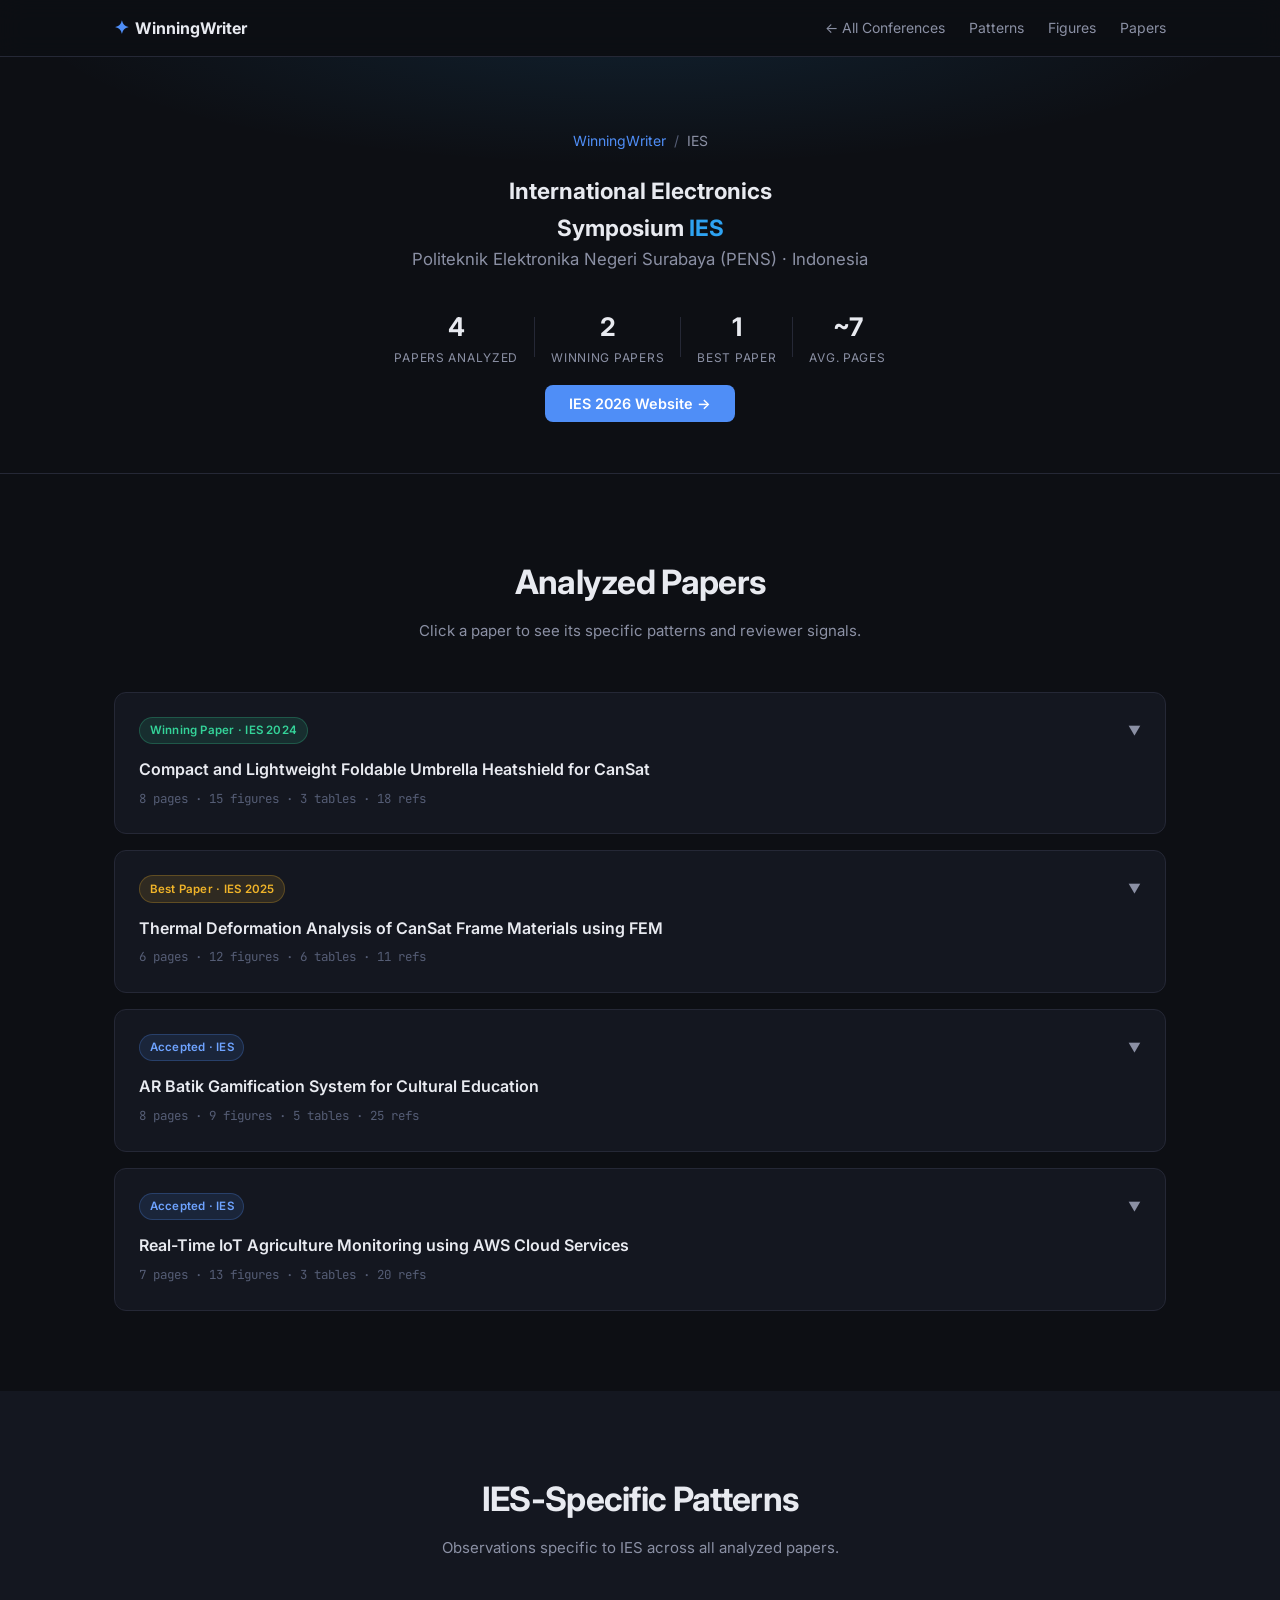
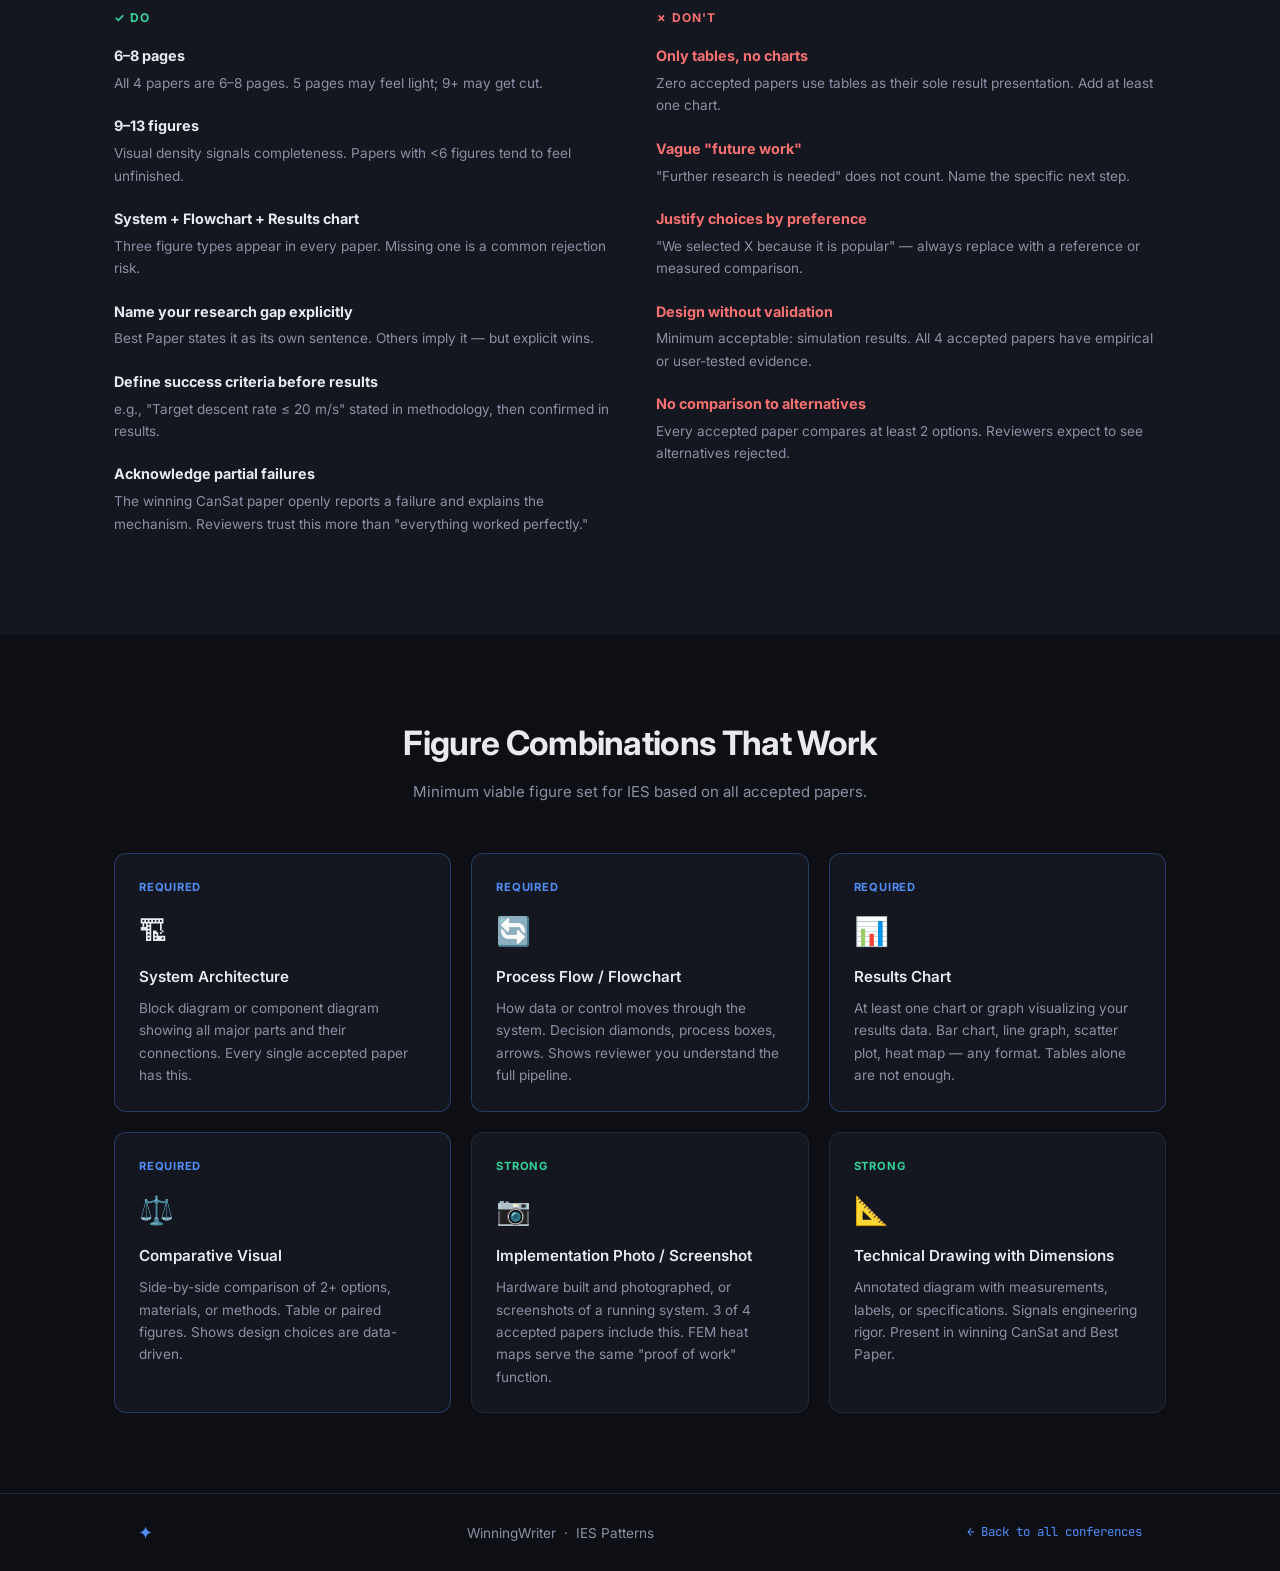
==== ies.html @ 2888cd67 "Initial WinningWriter site — IES patterns" ====
<!DOCTYPE html>
<html lang="en">
<head>
  <meta charset="UTF-8" />
  <meta name="viewport" content="width=device-width, initial-scale=1.0" />
  <title>IES — WinningWriter</title>
  <link rel="stylesheet" href="assets/style.css" />
  <link rel="preconnect" href="https://fonts.googleapis.com">
  <link href="https://fonts.googleapis.com/css2?family=Inter:wght@300;400;500;600;700&family=JetBrains+Mono:wght@400;500&display=swap" rel="stylesheet">
</head>
<body>

<nav class="navbar">
  <div class="nav-inner">
    <a href="index.html" class="nav-logo">
      <span class="logo-icon">✦</span> WinningWriter
    </a>
    <div class="nav-links">
      <a href="index.html#conferences">← All Conferences</a>
      <a href="#patterns">Patterns</a>
      <a href="#figures">Figures</a>
      <a href="#papers">Papers</a>
    </div>
  </div>
</nav>

<!-- ═══ HERO ═══ -->
<section class="conf-hero conf-hero-ies">
  <div class="hero-inner">
    <div class="conf-hero-meta">
      <a href="index.html" class="breadcrumb">WinningWriter</a>
      <span class="breadcrumb-sep">/</span>
      <span>IES</span>
    </div>
    <h1>International Electronics<br>Symposium <span class="accent-ies">IES</span></h1>
    <p class="hero-sub">Politeknik Elektronika Negeri Surabaya (PENS) · Indonesia</p>
    <div class="hero-stats">
      <div class="stat"><span class="stat-n">4</span><span class="stat-l">Papers Analyzed</span></div>
      <div class="stat-div"></div>
      <div class="stat"><span class="stat-n">2</span><span class="stat-l">Winning Papers</span></div>
      <div class="stat-div"></div>
      <div class="stat"><span class="stat-n">1</span><span class="stat-l">Best Paper</span></div>
      <div class="stat-div"></div>
      <div class="stat"><span class="stat-n">~7</span><span class="stat-l">Avg. Pages</span></div>
    </div>
    <div class="conf-links">
      <a href="https://ies.pens.ac.id/2026/" target="_blank" class="btn-primary">IES 2026 Website →</a>
    </div>
  </div>
</section>

<!-- ═══ PAPER GALLERY ═══ -->
<section class="section" id="papers">
  <div class="container">
    <div class="section-header">
      <h2>Analyzed Papers</h2>
      <p>Click a paper to see its specific patterns and reviewer signals.</p>
    </div>
    <div class="paper-grid">

      <div class="paper-card" onclick="togglePaper('p1')">
        <div class="paper-card-top">
          <span class="badge badge-green">Winning Paper · IES 2024</span>
          <span class="paper-toggle" id="p1-arrow">▼</span>
        </div>
        <h3>Compact and Lightweight Foldable Umbrella Heatshield for CanSat</h3>
        <div class="paper-meta">
          <span>8 pages</span> · <span>15 figures</span> · <span>3 tables</span> · <span>18 refs</span>
        </div>
        <div class="paper-details" id="p1">
          <div class="pd-section">
            <div class="pd-title">Why It Won</div>
            <ul>
              <li>Multi-function mechanism (heatshield does 3 jobs simultaneously) — signals engineering efficiency</li>
              <li>Actual test flight data from rocket launch — proves the concept at real scale</li>
              <li>Material selection through comparative analysis across 6 candidates, not gut feeling</li>
              <li>Acknowledges parachute failure + explains root cause (late inflation from blocked airflow)</li>
            </ul>
          </div>
          <div class="pd-section">
            <div class="pd-title">Figure Breakdown</div>
            <div class="fig-pills">
              <span class="fig-pill">Mission overview diagram</span>
              <span class="fig-pill">CAD renders (exploded views)</span>
              <span class="fig-pill">Leadscrew mechanism drawing</span>
              <span class="fig-pill">3D assembly renders</span>
              <span class="fig-pill">3-step deployment photos</span>
              <span class="fig-pill">Flight software flowchart</span>
              <span class="fig-pill">Altitude vs packet count graph</span>
              <span class="fig-pill">Tilt stability scatter plot</span>
              <span class="fig-pill">Actual launch photo</span>
            </div>
          </div>
          <div class="pd-section">
            <div class="pd-title">Results Method</div>
            <p>Comparison tables (density, durability, melt temp, cost) + line graphs of sensor telemetry + MAE stability metrics. Calculated vs. actual comparison.</p>
          </div>
        </div>
      </div>

      <div class="paper-card" onclick="togglePaper('p2')">
        <div class="paper-card-top">
          <span class="badge badge-gold">Best Paper · IES 2025</span>
          <span class="paper-toggle" id="p2-arrow">▼</span>
        </div>
        <h3>Thermal Deformation Analysis of CanSat Frame Materials using FEM</h3>
        <div class="paper-meta">
          <span>6 pages</span> · <span>12 figures</span> · <span>6 tables</span> · <span>11 refs</span>
        </div>
        <div class="paper-details" id="p2">
          <div class="pd-section">
            <div class="pd-title">Why It Won Best Paper</div>
            <ul>
              <li>Fills an <strong>explicitly named</strong> research gap ("comparative FEM at assembled system level — not studied before")</li>
              <li>FEM heat maps = visual proof more impactful than any table (color-coded stress distribution)</li>
              <li>Makes a real engineering trade-off recommendation (polycarbonate vs. composite), not just reporting data</li>
              <li>Rigorous FEM with mesh sensitivity analysis documented</li>
              <li>Future work explicitly planned: thermal chamber testing to confirm simulation</li>
            </ul>
          </div>
          <div class="pd-section">
            <div class="pd-title">Figure Breakdown</div>
            <div class="fig-pills">
              <span class="fig-pill">Chemical structure diagrams</span>
              <span class="fig-pill">CanSat cross-section with zones</span>
              <span class="fig-pill">FEM mesh visualization</span>
              <span class="fig-pill">Boundary condition diagram</span>
              <span class="fig-pill highlight-pill">Deformation heat maps ×3</span>
              <span class="fig-pill highlight-pill">Von-Mises stress maps ×3</span>
              <span class="fig-pill">Technical drawings with dimensions</span>
            </div>
          </div>
          <div class="pd-section">
            <div class="pd-title">Results Method</div>
            <p>FEM color visualization (false-color scale, red=high/blue=low) + comparative table (3 materials × 2 metrics). Clear winner per criterion, not single winner overall.</p>
          </div>
        </div>
      </div>

      <div class="paper-card" onclick="togglePaper('p3')">
        <div class="paper-card-top">
          <span class="badge badge-blue">Accepted · IES</span>
          <span class="paper-toggle" id="p3-arrow">▼</span>
        </div>
        <h3>AR Batik Gamification System for Cultural Education</h3>
        <div class="paper-meta">
          <span>8 pages</span> · <span>9 figures</span> · <span>5 tables</span> · <span>25 refs</span>
        </div>
        <div class="paper-details" id="p3">
          <div class="pd-section">
            <div class="pd-title">Reviewer Signals</div>
            <ul>
              <li>Opens with quantified cultural decline (2024 survey: only 29.6% adolescents wear Batik)</li>
              <li>Usability testing with 7 real users, full response matrix shown (7×10 grid, nothing hidden)</li>
              <li>82.86% success rate explicitly compared against 75% standard threshold</li>
              <li>Each gamification element tied to learning psychology literature</li>
              <li>25 references — deepest literature coverage of the 4 papers</li>
            </ul>
          </div>
          <div class="pd-section">
            <div class="pd-title">Figure Breakdown</div>
            <div class="fig-pills">
              <span class="fig-pill">6-stage methodology flowchart</span>
              <span class="fig-pill">IPO architecture diagram</span>
              <span class="fig-pill">UI: Batik selection menu</span>
              <span class="fig-pill">UI: AR scan interface</span>
              <span class="fig-pill">UI: AR drawing challenge</span>
              <span class="fig-pill">UI: Result with star rating</span>
              <span class="fig-pill">UI: Leaderboard</span>
              <span class="fig-pill">UI: User profile + achievements</span>
            </div>
          </div>
          <div class="pd-section">
            <div class="pd-title">Results Method</div>
            <p>Full 7×10 respondent response matrix (1 / 0.5 / 0 scale) + step-by-step formula calculation + threshold comparison. Transparent, nothing cherry-picked.</p>
          </div>
        </div>
      </div>

      <div class="paper-card" onclick="togglePaper('p4')">
        <div class="paper-card-top">
          <span class="badge badge-blue">Accepted · IES</span>
          <span class="paper-toggle" id="p4-arrow">▼</span>
        </div>
        <h3>Real-Time IoT Agriculture Monitoring using AWS Cloud Services</h3>
        <div class="paper-meta">
          <span>7 pages</span> · <span>13 figures</span> · <span>3 tables</span> · <span>20 refs</span>
        </div>
        <div class="paper-details" id="p4">
          <div class="pd-section">
            <div class="pd-title">Reviewer Signals</div>
            <ul>
              <li>Opens with BPS agricultural statistics (harvest area, production volume) — real national data</li>
              <li>Architecture bottom-up: sensor → protocol → cloud services → visualization</li>
              <li>Each AWS service explained with its specific role (not just "we used AWS")</li>
              <li>Sequential implementation screenshots: 9 steps from device registration to live dashboard</li>
              <li>MQTT client test results screenshot = proof of working connection</li>
            </ul>
          </div>
          <div class="pd-section">
            <div class="pd-title">Figure Breakdown</div>
            <div class="fig-pills">
              <span class="fig-pill">System design block diagram</span>
              <span class="fig-pill">Data flow flowchart</span>
              <span class="fig-pill">AWS IoT ecosystem diagram</span>
              <span class="fig-pill">SNS service diagram</span>
              <span class="fig-pill highlight-pill">9 implementation screenshots</span>
              <span class="fig-pill highlight-pill">Live dashboard with charts</span>
              <span class="fig-pill">Hardware prototype photo</span>
            </div>
          </div>
          <div class="pd-section">
            <div class="pd-title">Results Method</div>
            <p>Implementation narrative with sequential screenshots as validation evidence. Final dashboard shows multiple chart types (area, pie, gauge). Each step validated before moving to next.</p>
          </div>
        </div>
      </div>

    </div>
  </div>
</section>

<!-- ═══ IES-SPECIFIC PATTERNS ═══ -->
<section class="section section-dark" id="patterns">
  <div class="container">
    <div class="section-header light">
      <h2>IES-Specific Patterns</h2>
      <p>Observations specific to IES across all analyzed papers.</p>
    </div>
    <div class="pattern-cols">
      <div class="pattern-col">
        <div class="pattern-col-title green-title">✓ DO</div>
        <div class="pattern-item">
          <strong>6–8 pages</strong>
          <p>All 4 papers are 6–8 pages. 5 pages may feel light; 9+ may get cut.</p>
        </div>
        <div class="pattern-item">
          <strong>9–13 figures</strong>
          <p>Visual density signals completeness. Papers with &lt;6 figures tend to feel unfinished.</p>
        </div>
        <div class="pattern-item">
          <strong>System + Flowchart + Results chart</strong>
          <p>Three figure types appear in every paper. Missing one is a common rejection risk.</p>
        </div>
        <div class="pattern-item">
          <strong>Name your research gap explicitly</strong>
          <p>Best Paper states it as its own sentence. Others imply it — but explicit wins.</p>
        </div>
        <div class="pattern-item">
          <strong>Define success criteria before results</strong>
          <p>e.g., "Target descent rate ≤ 20 m/s" stated in methodology, then confirmed in results.</p>
        </div>
        <div class="pattern-item">
          <strong>Acknowledge partial failures</strong>
          <p>The winning CanSat paper openly reports a failure and explains the mechanism. Reviewers trust this more than "everything worked perfectly."</p>
        </div>
      </div>
      <div class="pattern-col">
        <div class="pattern-col-title red-title">✗ DON'T</div>
        <div class="pattern-item warn-item">
          <strong>Only tables, no charts</strong>
          <p>Zero accepted papers use tables as their sole result presentation. Add at least one chart.</p>
        </div>
        <div class="pattern-item warn-item">
          <strong>Vague "future work"</strong>
          <p>"Further research is needed" does not count. Name the specific next step.</p>
        </div>
        <div class="pattern-item warn-item">
          <strong>Justify choices by preference</strong>
          <p>"We selected X because it is popular" — always replace with a reference or measured comparison.</p>
        </div>
        <div class="pattern-item warn-item">
          <strong>Design without validation</strong>
          <p>Minimum acceptable: simulation results. All 4 accepted papers have empirical or user-tested evidence.</p>
        </div>
        <div class="pattern-item warn-item">
          <strong>No comparison to alternatives</strong>
          <p>Every accepted paper compares at least 2 options. Reviewers expect to see alternatives rejected.</p>
        </div>
      </div>
    </div>
  </div>
</section>

<!-- ═══ FIGURE DETAIL ═══ -->
<section class="section" id="figures">
  <div class="container">
    <div class="section-header">
      <h2>Figure Combinations That Work</h2>
      <p>Minimum viable figure set for IES based on all accepted papers.</p>
    </div>
    <div class="fig-combo-grid">
      <div class="fig-combo-card required">
        <div class="fc-label">Required</div>
        <div class="fc-icon">🏗</div>
        <h4>System Architecture</h4>
        <p>Block diagram or component diagram showing all major parts and their connections. Every single accepted paper has this.</p>
      </div>
      <div class="fig-combo-card required">
        <div class="fc-label">Required</div>
        <div class="fc-icon">🔄</div>
        <h4>Process Flow / Flowchart</h4>
        <p>How data or control moves through the system. Decision diamonds, process boxes, arrows. Shows reviewer you understand the full pipeline.</p>
      </div>
      <div class="fig-combo-card required">
        <div class="fc-label">Required</div>
        <div class="fc-icon">📊</div>
        <h4>Results Chart</h4>
        <p>At least one chart or graph visualizing your results data. Bar chart, line graph, scatter plot, heat map — any format. Tables alone are not enough.</p>
      </div>
      <div class="fig-combo-card required">
        <div class="fc-label">Required</div>
        <div class="fc-icon">⚖️</div>
        <h4>Comparative Visual</h4>
        <p>Side-by-side comparison of 2+ options, materials, or methods. Table or paired figures. Shows design choices are data-driven.</p>
      </div>
      <div class="fig-combo-card strong">
        <div class="fc-label">Strong</div>
        <div class="fc-icon">📷</div>
        <h4>Implementation Photo / Screenshot</h4>
        <p>Hardware built and photographed, or screenshots of a running system. 3 of 4 accepted papers include this. FEM heat maps serve the same "proof of work" function.</p>
      </div>
      <div class="fig-combo-card strong">
        <div class="fc-label">Strong</div>
        <div class="fc-icon">📐</div>
        <h4>Technical Drawing with Dimensions</h4>
        <p>Annotated diagram with measurements, labels, or specifications. Signals engineering rigor. Present in winning CanSat and Best Paper.</p>
      </div>
    </div>
  </div>
</section>

<footer class="footer">
  <div class="container">
    <div class="footer-inner">
      <span class="logo-icon">✦</span> WinningWriter &nbsp;·&nbsp; IES Patterns
      <span class="footer-right"><a href="index.html">← Back to all conferences</a></span>
    </div>
  </div>
</footer>

<script src="assets/app.js"></script>
</body>
</html>
---- assets/style.css ----
/* ═══════════════════════════════════════════════════════════
   WinningWriter — Stylesheet
   ═══════════════════════════════════════════════════════════ */

:root {
  --bg: #0d0f14;
  --bg-2: #141720;
  --bg-3: #1c2030;
  --border: #252836;
  --border-2: #2e3348;
  --text: #e8eaf0;
  --muted: #8b90a4;
  --muted-2: #555d75;
  --accent: #4f8ef7;
  --accent-2: #6ea3ff;
  --gold: #f0b429;
  --green: #34d399;
  --red: #f87171;
  --font: 'Inter', -apple-system, sans-serif;
  --mono: 'JetBrains Mono', monospace;
}

*, *::before, *::after { box-sizing: border-box; margin: 0; padding: 0; }

html { scroll-behavior: smooth; }

body {
  font-family: var(--font);
  background: var(--bg);
  color: var(--text);
  line-height: 1.65;
  font-size: 15px;
}

a { color: var(--accent); text-decoration: none; }
a:hover { color: var(--accent-2); }

/* ─── NAV ─── */
.navbar {
  position: sticky; top: 0; z-index: 100;
  background: rgba(13, 15, 20, 0.92);
  backdrop-filter: blur(12px);
  border-bottom: 1px solid var(--border);
}
.nav-inner {
  max-width: 1100px; margin: 0 auto;
  padding: 0 1.5rem;
  display: flex; align-items: center; justify-content: space-between;
  height: 56px;
}
.nav-logo {
  font-weight: 700; font-size: 1rem;
  color: var(--text) !important;
  display: flex; align-items: center; gap: 0.4rem;
}
.logo-icon { color: var(--accent); font-size: 1.1rem; }
.nav-links { display: flex; gap: 1.5rem; }
.nav-links a { color: var(--muted); font-size: 0.875rem; transition: color 0.2s; }
.nav-links a:hover { color: var(--text); }

/* ─── CONTAINER ─── */
.container { max-width: 1100px; margin: 0 auto; padding: 0 1.5rem; }

/* ─── HERO ─── */
.hero {
  padding: 5rem 1.5rem 4rem;
  text-align: center;
  background: radial-gradient(ellipse 80% 60% at 50% -10%, rgba(79,142,247,0.12) 0%, transparent 60%);
}
.hero-inner { max-width: 800px; margin: 0 auto; }
.hero-badge {
  display: inline-block;
  background: rgba(79,142,247,0.12);
  border: 1px solid rgba(79,142,247,0.25);
  color: var(--accent-2);
  padding: 0.35rem 1rem;
  border-radius: 999px;
  font-size: 0.8rem;
  font-weight: 500;
  margin-bottom: 1.5rem;
  letter-spacing: 0.02em;
}
.hero h1 {
  font-size: clamp(2rem, 5vw, 3.2rem);
  font-weight: 700;
  line-height: 1.15;
  margin-bottom: 1.25rem;
  letter-spacing: -0.02em;
}
.accent { color: var(--accent); }
.accent-ies { color: #2ea3f2; }
.hero-sub { color: var(--muted); font-size: 1.05rem; max-width: 560px; margin: 0 auto 2rem; }
.hero-actions { display: flex; gap: 0.75rem; justify-content: center; margin-bottom: 3rem; flex-wrap: wrap; }
.btn-primary {
  background: var(--accent); color: #fff !important;
  padding: 0.65rem 1.5rem; border-radius: 8px;
  font-weight: 600; font-size: 0.9rem;
  transition: background 0.2s, transform 0.15s;
}
.btn-primary:hover { background: var(--accent-2); transform: translateY(-1px); }
.btn-secondary {
  background: var(--bg-3); color: var(--text) !important;
  border: 1px solid var(--border-2);
  padding: 0.65rem 1.5rem; border-radius: 8px;
  font-weight: 600; font-size: 0.9rem;
  transition: background 0.2s;
}
.btn-secondary:hover { background: var(--border); }

/* ─── STATS ─── */
.hero-stats {
  display: flex; gap: 1rem; justify-content: center;
  flex-wrap: wrap; margin-top: 1rem;
}
.stat { text-align: center; }
.stat-n { display: block; font-size: 1.6rem; font-weight: 700; color: var(--text); }
.stat-l { display: block; font-size: 0.75rem; color: var(--muted); text-transform: uppercase; letter-spacing: 0.06em; }
.stat-div { width: 1px; background: var(--border); height: 40px; align-self: center; }

/* ─── SECTION ─── */
.section { padding: 5rem 0; }
.section-dark { background: var(--bg-2); }
.section-header { text-align: center; margin-bottom: 3rem; }
.section-header h2 {
  font-size: clamp(1.5rem, 3vw, 2.1rem);
  font-weight: 700; margin-bottom: 0.6rem;
  letter-spacing: -0.02em;
}
.section-header p { color: var(--muted); }
.section-header.light h2 { color: var(--text); }
.section-header.light p { color: var(--muted); }

/* ─── CONFERENCE GRID ─── */
.conf-grid { display: grid; grid-template-columns: repeat(auto-fill, minmax(300px, 1fr)); gap: 1.25rem; }
.conf-card {
  background: var(--bg-2); border: 1px solid var(--border);
  border-radius: 12px; padding: 1.75rem;
  display: flex; flex-direction: column; gap: 1rem;
  cursor: pointer; transition: border-color 0.2s, transform 0.15s, box-shadow 0.2s;
  text-decoration: none !important; color: var(--text) !important;
  position: relative;
}
.conf-card:hover { border-color: var(--accent); transform: translateY(-2px); box-shadow: 0 8px 24px rgba(0,0,0,0.3); }
.conf-placeholder { cursor: default; opacity: 0.5; }
.conf-placeholder:hover { transform: none; border-color: var(--border); box-shadow: none; }
.conf-tag {
  position: absolute; top: 1rem; right: 1rem;
  font-size: 0.7rem; color: var(--muted); background: var(--bg-3);
  padding: 0.2rem 0.6rem; border-radius: 999px;
}
.conf-abbr {
  font-size: 2.5rem; font-weight: 800;
  color: var(--accent); font-family: var(--mono);
  letter-spacing: -0.05em;
}
.conf-info h3 { font-size: 1rem; font-weight: 600; margin-bottom: 0.3rem; }
.conf-info p { font-size: 0.85rem; color: var(--muted); margin-bottom: 0.75rem; }
.conf-meta { display: flex; gap: 0.5rem; flex-wrap: wrap; }
.conf-arrow { font-size: 1.2rem; color: var(--muted); margin-top: auto; }

/* ─── BADGES ─── */
.badge {
  display: inline-block;
  padding: 0.2rem 0.6rem; border-radius: 999px;
  font-size: 0.72rem; font-weight: 600; letter-spacing: 0.02em;
}
.badge-green { background: rgba(52,211,153,0.12); color: var(--green); border: 1px solid rgba(52,211,153,0.25); }
.badge-gold { background: rgba(240,180,41,0.12); color: var(--gold); border: 1px solid rgba(240,180,41,0.25); }
.badge-blue { background: rgba(79,142,247,0.12); color: var(--accent-2); border: 1px solid rgba(79,142,247,0.25); }
.badge-red-chip { background: rgba(248,113,113,0.12); color: var(--red); border: 1px solid rgba(248,113,113,0.25);
  display: inline-block; padding: 0.15rem 0.55rem; border-radius: 999px; font-size: 0.72rem; font-weight: 600; }

/* ─── FORMULA GRID ─── */
.formula-grid { display: grid; grid-template-columns: repeat(auto-fill, minmax(240px, 1fr)); gap: 1.25rem; }
.formula-item {
  background: var(--bg-3); border: 1px solid var(--border);
  border-radius: 10px; padding: 1.5rem;
}
.formula-num {
  font-family: var(--mono); font-size: 0.75rem;
  color: var(--accent); font-weight: 600;
  margin-bottom: 0.5rem; letter-spacing: 0.05em;
}
.formula-item h4 { font-size: 0.95rem; font-weight: 600; margin-bottom: 0.5rem; }
.formula-item p { font-size: 0.85rem; color: var(--muted); }
.example-chip {
  display: inline-block; margin-top: 0.6rem;
  background: rgba(79,142,247,0.08); border: 1px solid rgba(79,142,247,0.2);
  color: var(--muted); font-size: 0.72rem; padding: 0.2rem 0.55rem; border-radius: 6px;
  font-family: var(--mono);
}

/* ─── FIGURE TABLE ─── */
.fig-table-wrap { overflow-x: auto; margin-bottom: 1.5rem; }
.fig-table { width: 100%; border-collapse: collapse; font-size: 0.875rem; }
.fig-table th {
  background: var(--bg-2); padding: 0.75rem 1rem;
  text-align: left; font-weight: 600; color: var(--muted);
  border-bottom: 1px solid var(--border);
  font-size: 0.8rem; text-transform: uppercase; letter-spacing: 0.05em;
}
.fig-table td { padding: 0.65rem 1rem; border-bottom: 1px solid var(--border); }
.fig-table tr:hover td { background: var(--bg-2); }
.fig-table .yes { color: var(--green); font-weight: 600; text-align: center; }
.fig-table .no { color: var(--muted-2); text-align: center; }
.row-note td { font-size: 0.78rem; color: var(--muted-2); background: var(--bg-2) !important; border-top: 1px solid var(--border); }

.insight-box {
  background: rgba(79,142,247,0.07);
  border: 1px solid rgba(79,142,247,0.2);
  border-radius: 10px; padding: 1.25rem 1.5rem;
  display: flex; gap: 1rem; align-items: flex-start;
}
.insight-icon { font-size: 1.3rem; flex-shrink: 0; }
.insight-box strong { color: var(--accent-2); }

/* ─── CHECKLIST ─── */
.checklist-wrap { max-width: 760px; margin: 0 auto; }
.checklist-group { margin-bottom: 2rem; }
.checklist-group-title {
  font-size: 0.75rem; font-weight: 700;
  text-transform: uppercase; letter-spacing: 0.08em;
  color: var(--muted); margin-bottom: 0.75rem;
  padding-bottom: 0.5rem; border-bottom: 1px solid var(--border);
}
.check-item {
  display: flex; align-items: flex-start; gap: 0.75rem;
  padding: 0.6rem 0.75rem; border-radius: 8px;
  cursor: pointer; transition: background 0.15s;
  font-size: 0.875rem; color: var(--text);
  margin-bottom: 0.25rem;
}
.check-item:hover { background: var(--bg-3); }
.check-item input[type=checkbox] {
  accent-color: var(--accent); width: 15px; height: 15px;
  flex-shrink: 0; margin-top: 3px; cursor: pointer;
}
.check-item.warn { color: var(--muted); }
.check-item.warn:hover { background: rgba(248,113,113,0.06); }

.checklist-score {
  margin-top: 2rem; padding: 1.25rem 1.5rem;
  background: var(--bg-3); border: 1px solid var(--border);
  border-radius: 10px; text-align: center;
}
#scoreText { font-weight: 700; font-size: 1.1rem; display: block; margin-bottom: 0.75rem; }
.score-bar-track { background: var(--border); border-radius: 999px; height: 8px; overflow: hidden; }
.score-bar-fill { height: 100%; background: var(--accent); border-radius: 999px; width: 0%; transition: width 0.4s; }

/* ─── ABOUT ─── */
.about-grid { display: grid; grid-template-columns: 1fr 1fr; gap: 3rem; align-items: start; }
@media (max-width: 700px) { .about-grid { grid-template-columns: 1fr; } }
.about-text p { color: var(--muted); margin-bottom: 1rem; }
.about-stat-card {
  background: var(--bg-2); border: 1px solid var(--border);
  border-radius: 10px; padding: 1rem 1.25rem;
  margin-bottom: 0.75rem;
}
.asc-n { font-family: var(--mono); font-size: 0.75rem; color: var(--accent); font-weight: 600; margin-bottom: 0.25rem; }
.asc-l { font-size: 0.875rem; font-weight: 500; margin-bottom: 0.5rem; }

/* ─── CONF HERO ─── */
.conf-hero {
  padding: 4.5rem 1.5rem 3.5rem;
  text-align: center;
  border-bottom: 1px solid var(--border);
}
.conf-hero-ies {
  background: radial-gradient(ellipse 80% 60% at 50% -10%, rgba(46,163,242,0.12) 0%, transparent 60%);
}
.conf-hero-meta { display: flex; justify-content: center; gap: 0.5rem; margin-bottom: 1.25rem; font-size: 0.875rem; color: var(--muted); }
.breadcrumb { color: var(--accent) !important; }
.breadcrumb-sep { color: var(--muted-2); }
.conf-links { margin-top: 1.5rem; }

/* ─── PAPER GRID ─── */
.paper-grid { display: flex; flex-direction: column; gap: 1rem; }
.paper-card {
  background: var(--bg-2); border: 1px solid var(--border);
  border-radius: 12px; padding: 1.5rem;
  cursor: pointer; transition: border-color 0.2s;
}
.paper-card:hover { border-color: var(--border-2); }
.paper-card-top { display: flex; justify-content: space-between; align-items: center; margin-bottom: 0.75rem; }
.paper-card h3 { font-size: 1rem; font-weight: 600; margin-bottom: 0.4rem; }
.paper-meta { font-size: 0.78rem; color: var(--muted-2); font-family: var(--mono); }
.paper-toggle { color: var(--muted); font-size: 0.8rem; transition: transform 0.2s; }
.paper-toggle.open { transform: rotate(180deg); }
.paper-details { display: none; margin-top: 1.25rem; border-top: 1px solid var(--border); padding-top: 1.25rem; }
.paper-details.open { display: block; }
.pd-section { margin-bottom: 1.25rem; }
.pd-title { font-size: 0.72rem; font-weight: 700; text-transform: uppercase; letter-spacing: 0.07em; color: var(--muted); margin-bottom: 0.6rem; }
.pd-section ul { list-style: none; display: flex; flex-direction: column; gap: 0.5rem; }
.pd-section ul li { font-size: 0.875rem; color: var(--muted); padding-left: 1.2rem; position: relative; }
.pd-section ul li::before { content: '→'; position: absolute; left: 0; color: var(--accent); }
.pd-section p { font-size: 0.875rem; color: var(--muted); }
.fig-pills { display: flex; flex-wrap: wrap; gap: 0.4rem; }
.fig-pill {
  background: var(--bg-3); border: 1px solid var(--border);
  color: var(--muted); font-size: 0.775rem;
  padding: 0.25rem 0.65rem; border-radius: 6px;
}
.highlight-pill {
  background: rgba(79,142,247,0.1); border-color: rgba(79,142,247,0.25);
  color: var(--accent-2);
}

/* ─── PATTERN COLS ─── */
.pattern-cols { display: grid; grid-template-columns: 1fr 1fr; gap: 2rem; }
@media (max-width: 700px) { .pattern-cols { grid-template-columns: 1fr; } }
.pattern-col-title { font-size: 0.75rem; font-weight: 700; text-transform: uppercase; letter-spacing: 0.08em; margin-bottom: 1rem; }
.green-title { color: var(--green); }
.red-title { color: var(--red); }
.pattern-item { margin-bottom: 1.25rem; }
.pattern-item strong { font-size: 0.9rem; display: block; margin-bottom: 0.25rem; }
.pattern-item p { font-size: 0.85rem; color: var(--muted); }
.warn-item strong { color: var(--red); }

/* ─── FIGURE COMBOS ─── */
.fig-combo-grid { display: grid; grid-template-columns: repeat(auto-fill, minmax(280px, 1fr)); gap: 1.25rem; }
.fig-combo-card {
  background: var(--bg-2); border: 1px solid var(--border);
  border-radius: 12px; padding: 1.5rem;
}
.fig-combo-card.required { border-color: rgba(79,142,247,0.3); }
.fc-label {
  font-size: 0.7rem; font-weight: 700; text-transform: uppercase; letter-spacing: 0.07em;
  color: var(--muted); margin-bottom: 0.75rem;
}
.fig-combo-card.required .fc-label { color: var(--accent); }
.fig-combo-card.strong .fc-label { color: var(--green); }
.fc-icon { font-size: 1.75rem; margin-bottom: 0.6rem; }
.fig-combo-card h4 { font-size: 0.95rem; font-weight: 600; margin-bottom: 0.5rem; }
.fig-combo-card p { font-size: 0.85rem; color: var(--muted); }

/* ─── FOOTER ─── */
.footer {
  border-top: 1px solid var(--border);
  padding: 1.5rem 0;
  font-size: 0.85rem;
  color: var(--muted);
}
.footer-inner {
  max-width: 1100px; margin: 0 auto; padding: 0 1.5rem;
  display: flex; justify-content: space-between; align-items: center; flex-wrap: wrap; gap: 0.5rem;
}
.footer-right { font-family: var(--mono); font-size: 0.78rem; }

/* ─── RESPONSIVE ─── */
@media (max-width: 600px) {
  .stat-div { display: none; }
  .hero-stats { gap: 1.5rem; }
  .pattern-cols { grid-template-columns: 1fr; }
  .nav-links { display: none; }
}
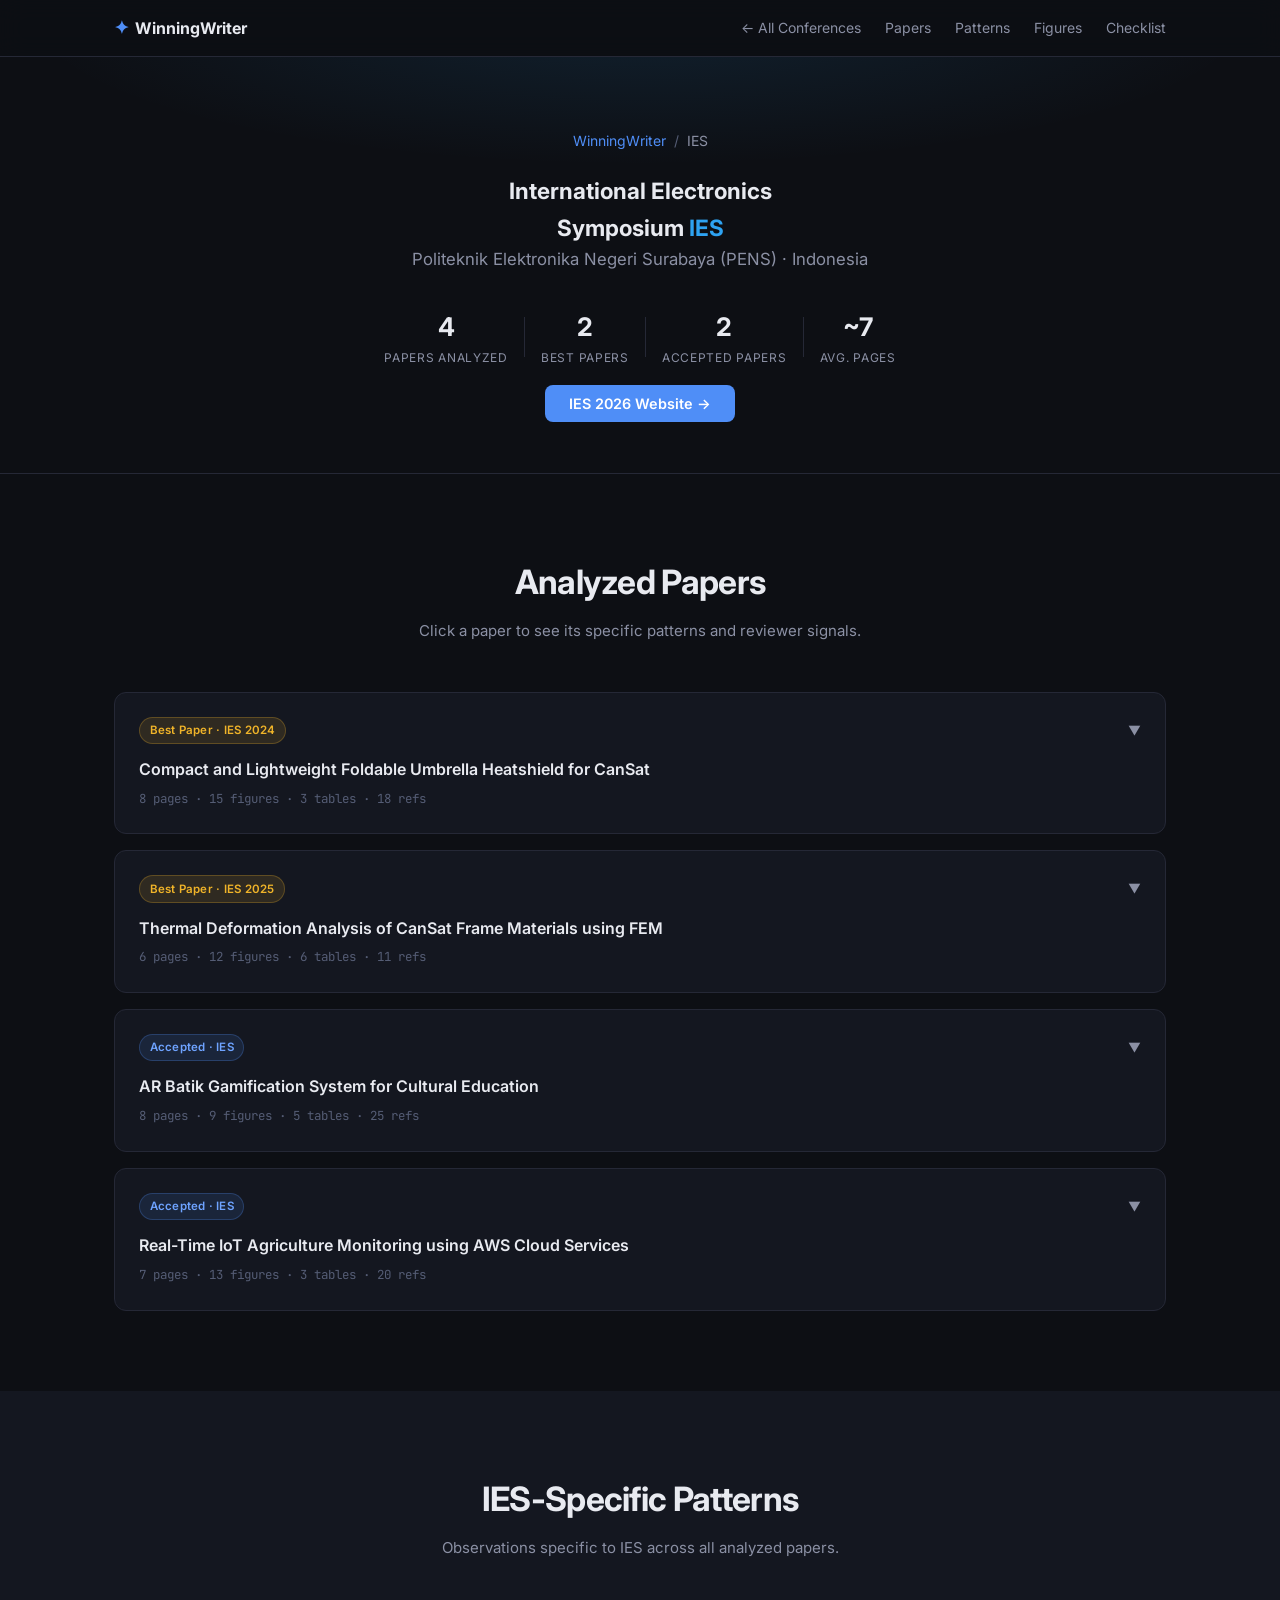
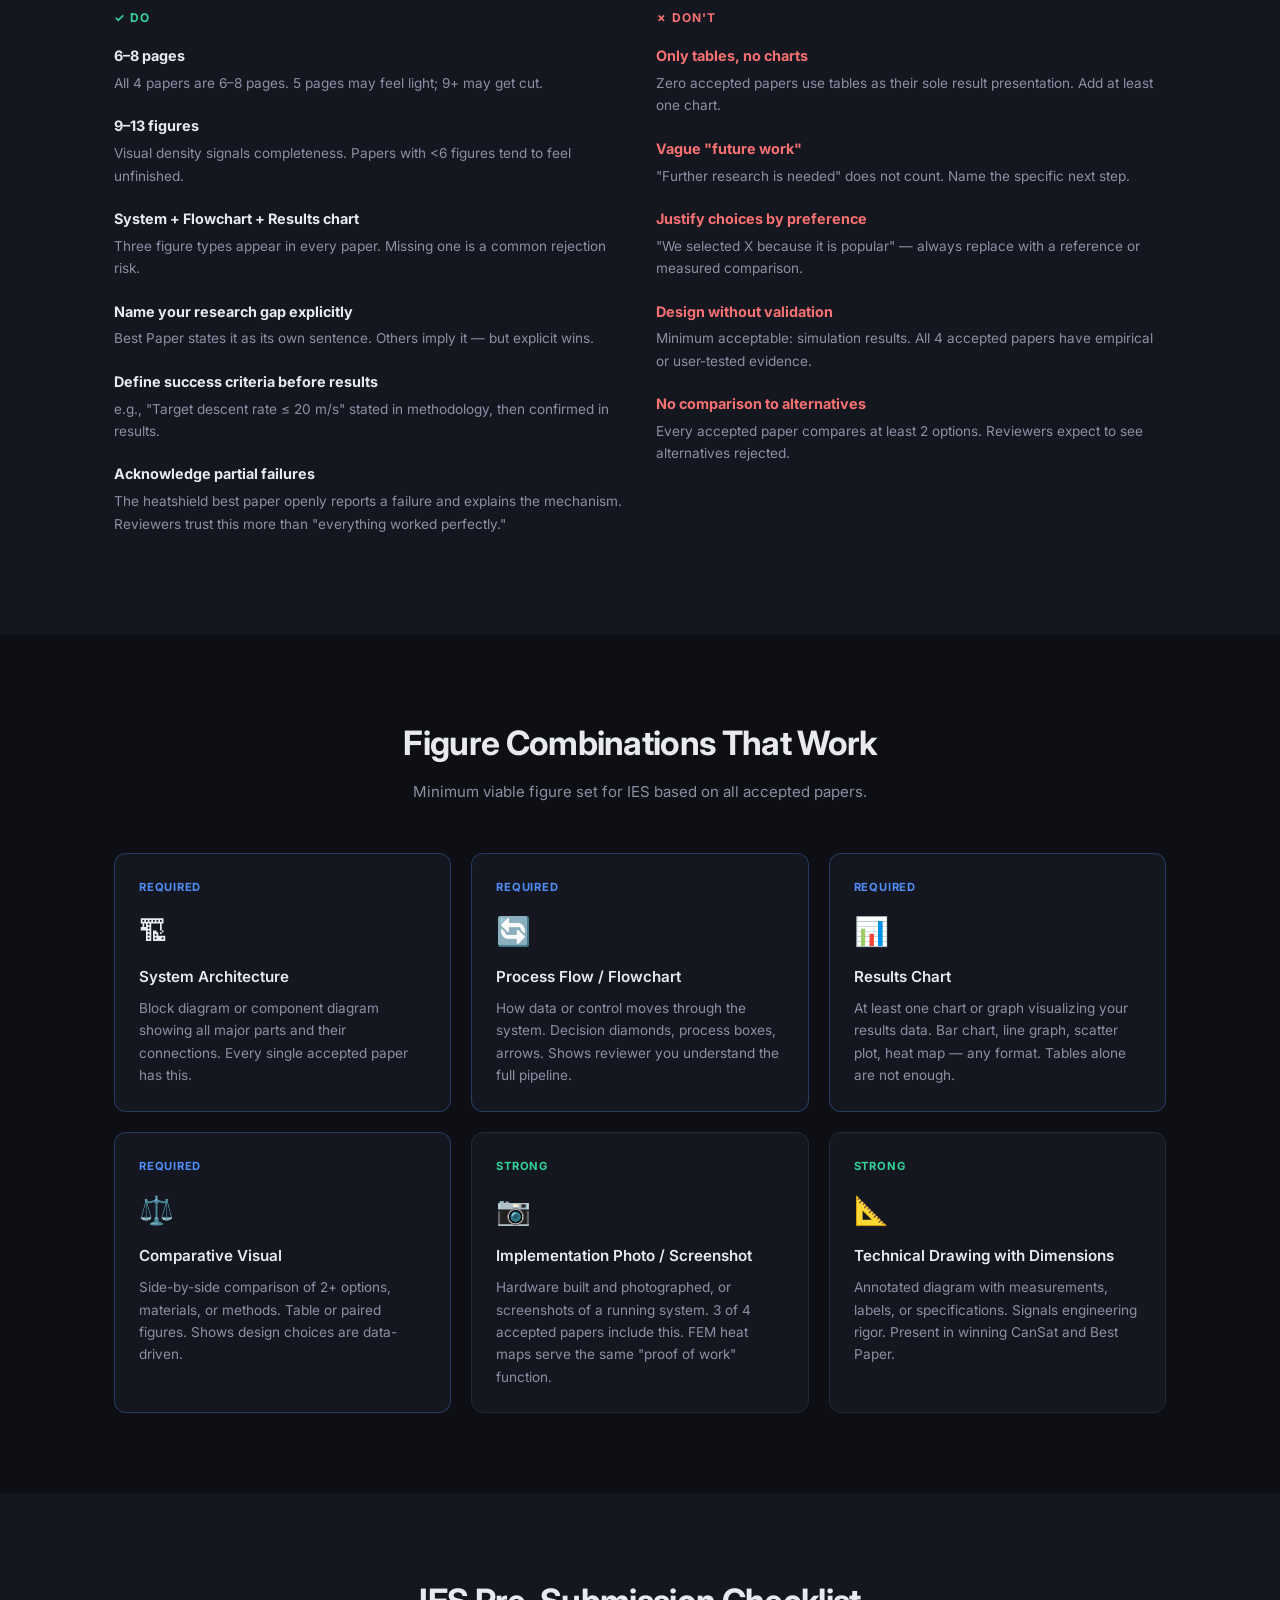
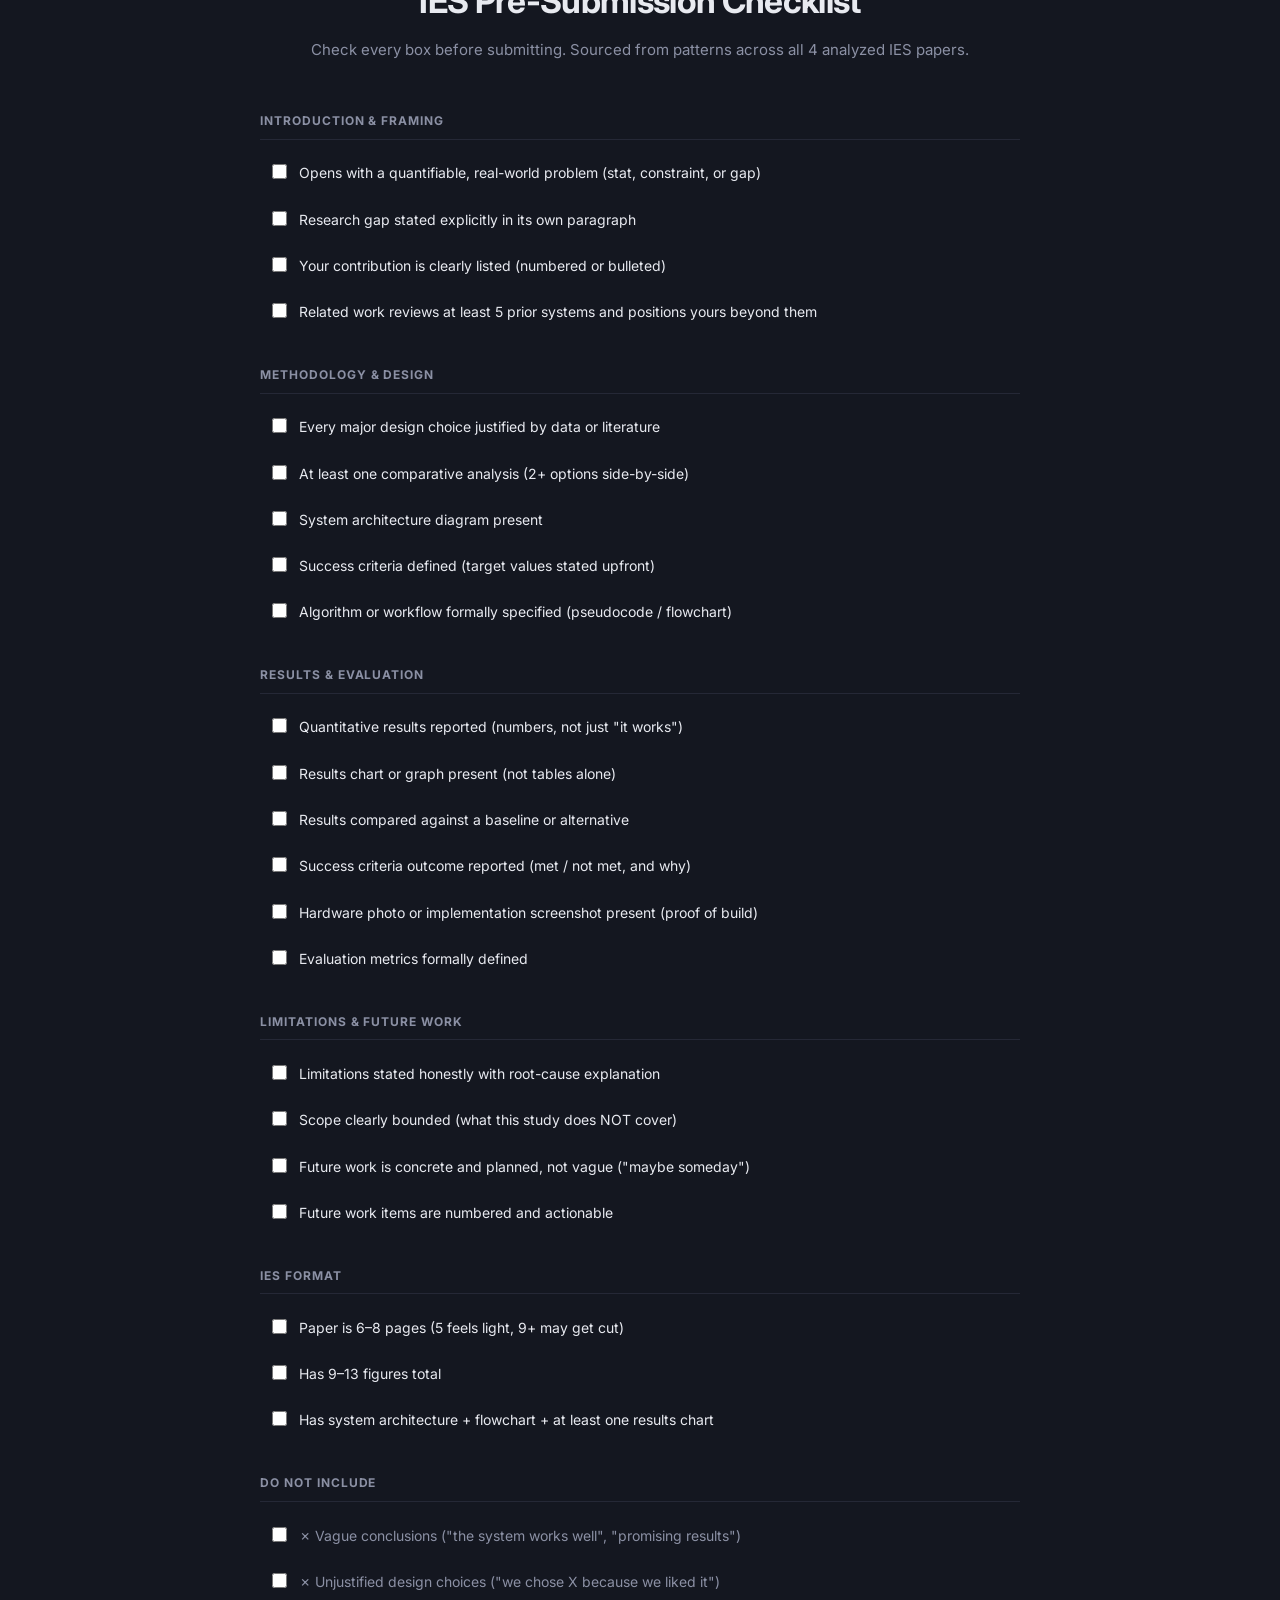
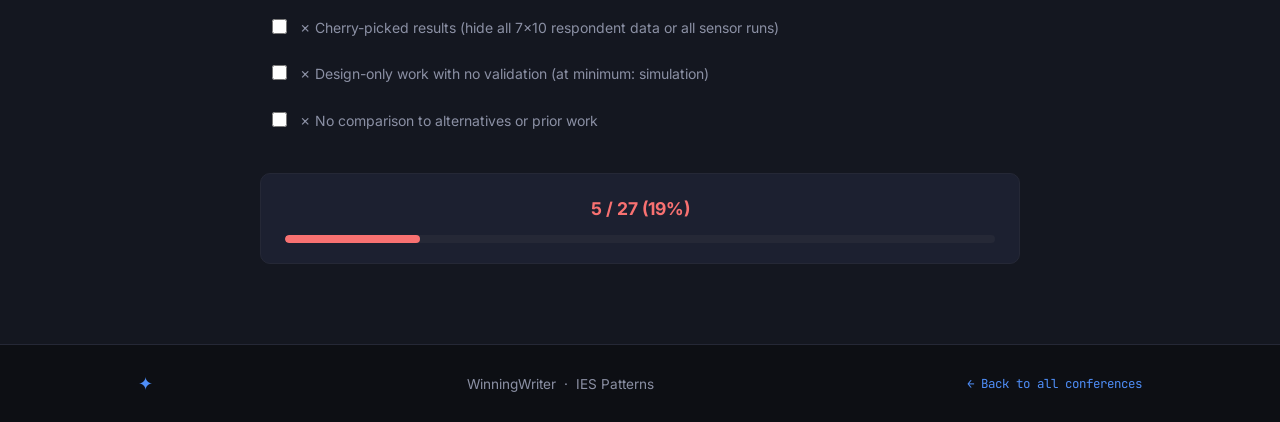
==== commit ebdb5134: "Fix heatshield to Best Paper, move checklist to IES page, clean About section" ====
--- a/ies.html
+++ b/ies.html
@@ -17,9 +17,10 @@
     </a>
     <div class="nav-links">
       <a href="index.html#conferences">← All Conferences</a>
+      <a href="#papers">Papers</a>
       <a href="#patterns">Patterns</a>
       <a href="#figures">Figures</a>
-      <a href="#papers">Papers</a>
+      <a href="#checker">Checklist</a>
     </div>
   </div>
 </nav>
@@ -37,9 +38,9 @@
     <div class="hero-stats">
       <div class="stat"><span class="stat-n">4</span><span class="stat-l">Papers Analyzed</span></div>
       <div class="stat-div"></div>
-      <div class="stat"><span class="stat-n">2</span><span class="stat-l">Winning Papers</span></div>
+      <div class="stat"><span class="stat-n">2</span><span class="stat-l">Best Papers</span></div>
       <div class="stat-div"></div>
-      <div class="stat"><span class="stat-n">1</span><span class="stat-l">Best Paper</span></div>
+      <div class="stat"><span class="stat-n">2</span><span class="stat-l">Accepted Papers</span></div>
       <div class="stat-div"></div>
       <div class="stat"><span class="stat-n">~7</span><span class="stat-l">Avg. Pages</span></div>
     </div>
@@ -60,7 +61,7 @@
 
       <div class="paper-card" onclick="togglePaper('p1')">
         <div class="paper-card-top">
-          <span class="badge badge-green">Winning Paper · IES 2024</span>
+          <span class="badge badge-gold">Best Paper · IES 2024</span>
           <span class="paper-toggle" id="p1-arrow">▼</span>
         </div>
         <h3>Compact and Lightweight Foldable Umbrella Heatshield for CanSat</h3>
@@ -69,7 +70,7 @@
         </div>
         <div class="paper-details" id="p1">
           <div class="pd-section">
-            <div class="pd-title">Why It Won</div>
+            <div class="pd-title">Why It Won Best Paper</div>
             <ul>
               <li>Multi-function mechanism (heatshield does 3 jobs simultaneously) — signals engineering efficiency</li>
               <li>Actual test flight data from rocket launch — proves the concept at real scale</li>
@@ -252,7 +253,7 @@
         </div>
         <div class="pattern-item">
           <strong>Acknowledge partial failures</strong>
-          <p>The winning CanSat paper openly reports a failure and explains the mechanism. Reviewers trust this more than "everything worked perfectly."</p>
+          <p>The heatshield best paper openly reports a failure and explains the mechanism. Reviewers trust this more than "everything worked perfectly."</p>
         </div>
       </div>
       <div class="pattern-col">
@@ -330,6 +331,67 @@
   </div>
 </section>
 
+<!-- ═══ CHECKLIST ═══ -->
+<section class="section section-dark" id="checker">
+  <div class="container">
+    <div class="section-header light">
+      <h2>IES Pre-Submission Checklist</h2>
+      <p>Check every box before submitting. Sourced from patterns across all 4 analyzed IES papers.</p>
+    </div>
+    <div class="checklist-wrap">
+      <div class="checklist-group">
+        <div class="checklist-group-title">Introduction &amp; Framing</div>
+        <label class="check-item"><input type="checkbox" /> Opens with a quantifiable, real-world problem (stat, constraint, or gap)</label>
+        <label class="check-item"><input type="checkbox" /> Research gap stated explicitly in its own paragraph</label>
+        <label class="check-item"><input type="checkbox" /> Your contribution is clearly listed (numbered or bulleted)</label>
+        <label class="check-item"><input type="checkbox" /> Related work reviews at least 5 prior systems and positions yours beyond them</label>
+      </div>
+      <div class="checklist-group">
+        <div class="checklist-group-title">Methodology &amp; Design</div>
+        <label class="check-item"><input type="checkbox" /> Every major design choice justified by data or literature</label>
+        <label class="check-item"><input type="checkbox" /> At least one comparative analysis (2+ options side-by-side)</label>
+        <label class="check-item"><input type="checkbox" /> System architecture diagram present</label>
+        <label class="check-item"><input type="checkbox" /> Success criteria defined (target values stated upfront)</label>
+        <label class="check-item"><input type="checkbox" /> Algorithm or workflow formally specified (pseudocode / flowchart)</label>
+      </div>
+      <div class="checklist-group">
+        <div class="checklist-group-title">Results &amp; Evaluation</div>
+        <label class="check-item"><input type="checkbox" /> Quantitative results reported (numbers, not just "it works")</label>
+        <label class="check-item"><input type="checkbox" /> Results chart or graph present (not tables alone)</label>
+        <label class="check-item"><input type="checkbox" /> Results compared against a baseline or alternative</label>
+        <label class="check-item"><input type="checkbox" /> Success criteria outcome reported (met / not met, and why)</label>
+        <label class="check-item"><input type="checkbox" /> Hardware photo or implementation screenshot present (proof of build)</label>
+        <label class="check-item"><input type="checkbox" /> Evaluation metrics formally defined</label>
+      </div>
+      <div class="checklist-group">
+        <div class="checklist-group-title">Limitations &amp; Future Work</div>
+        <label class="check-item"><input type="checkbox" /> Limitations stated honestly with root-cause explanation</label>
+        <label class="check-item"><input type="checkbox" /> Scope clearly bounded (what this study does NOT cover)</label>
+        <label class="check-item"><input type="checkbox" /> Future work is concrete and planned, not vague ("maybe someday")</label>
+        <label class="check-item"><input type="checkbox" /> Future work items are numbered and actionable</label>
+      </div>
+      <div class="checklist-group">
+        <div class="checklist-group-title">IES Format</div>
+        <label class="check-item"><input type="checkbox" /> Paper is 6–8 pages (5 feels light, 9+ may get cut)</label>
+        <label class="check-item"><input type="checkbox" /> Has 9–13 figures total</label>
+        <label class="check-item"><input type="checkbox" /> Has system architecture + flowchart + at least one results chart</label>
+      </div>
+      <div class="checklist-group">
+        <div class="checklist-group-title">Do NOT Include</div>
+        <label class="check-item warn"><input type="checkbox" /> ✗ Vague conclusions ("the system works well", "promising results")</label>
+        <label class="check-item warn"><input type="checkbox" /> ✗ Unjustified design choices ("we chose X because we liked it")</label>
+        <label class="check-item warn"><input type="checkbox" /> ✗ Cherry-picked results (hide all 7×10 respondent data or all sensor runs)</label>
+        <label class="check-item warn"><input type="checkbox" /> ✗ Design-only work with no validation (at minimum: simulation)</label>
+        <label class="check-item warn"><input type="checkbox" /> ✗ No comparison to alternatives or prior work</label>
+      </div>
+      <div class="checklist-score" id="scoreBox">
+        <span id="scoreText">0 / 25 checked</span>
+        <div class="score-bar-track"><div class="score-bar-fill" id="scoreBar"></div></div>
+      </div>
+    </div>
+  </div>
+</section>
+
 <footer class="footer">
   <div class="container">
     <div class="footer-inner">
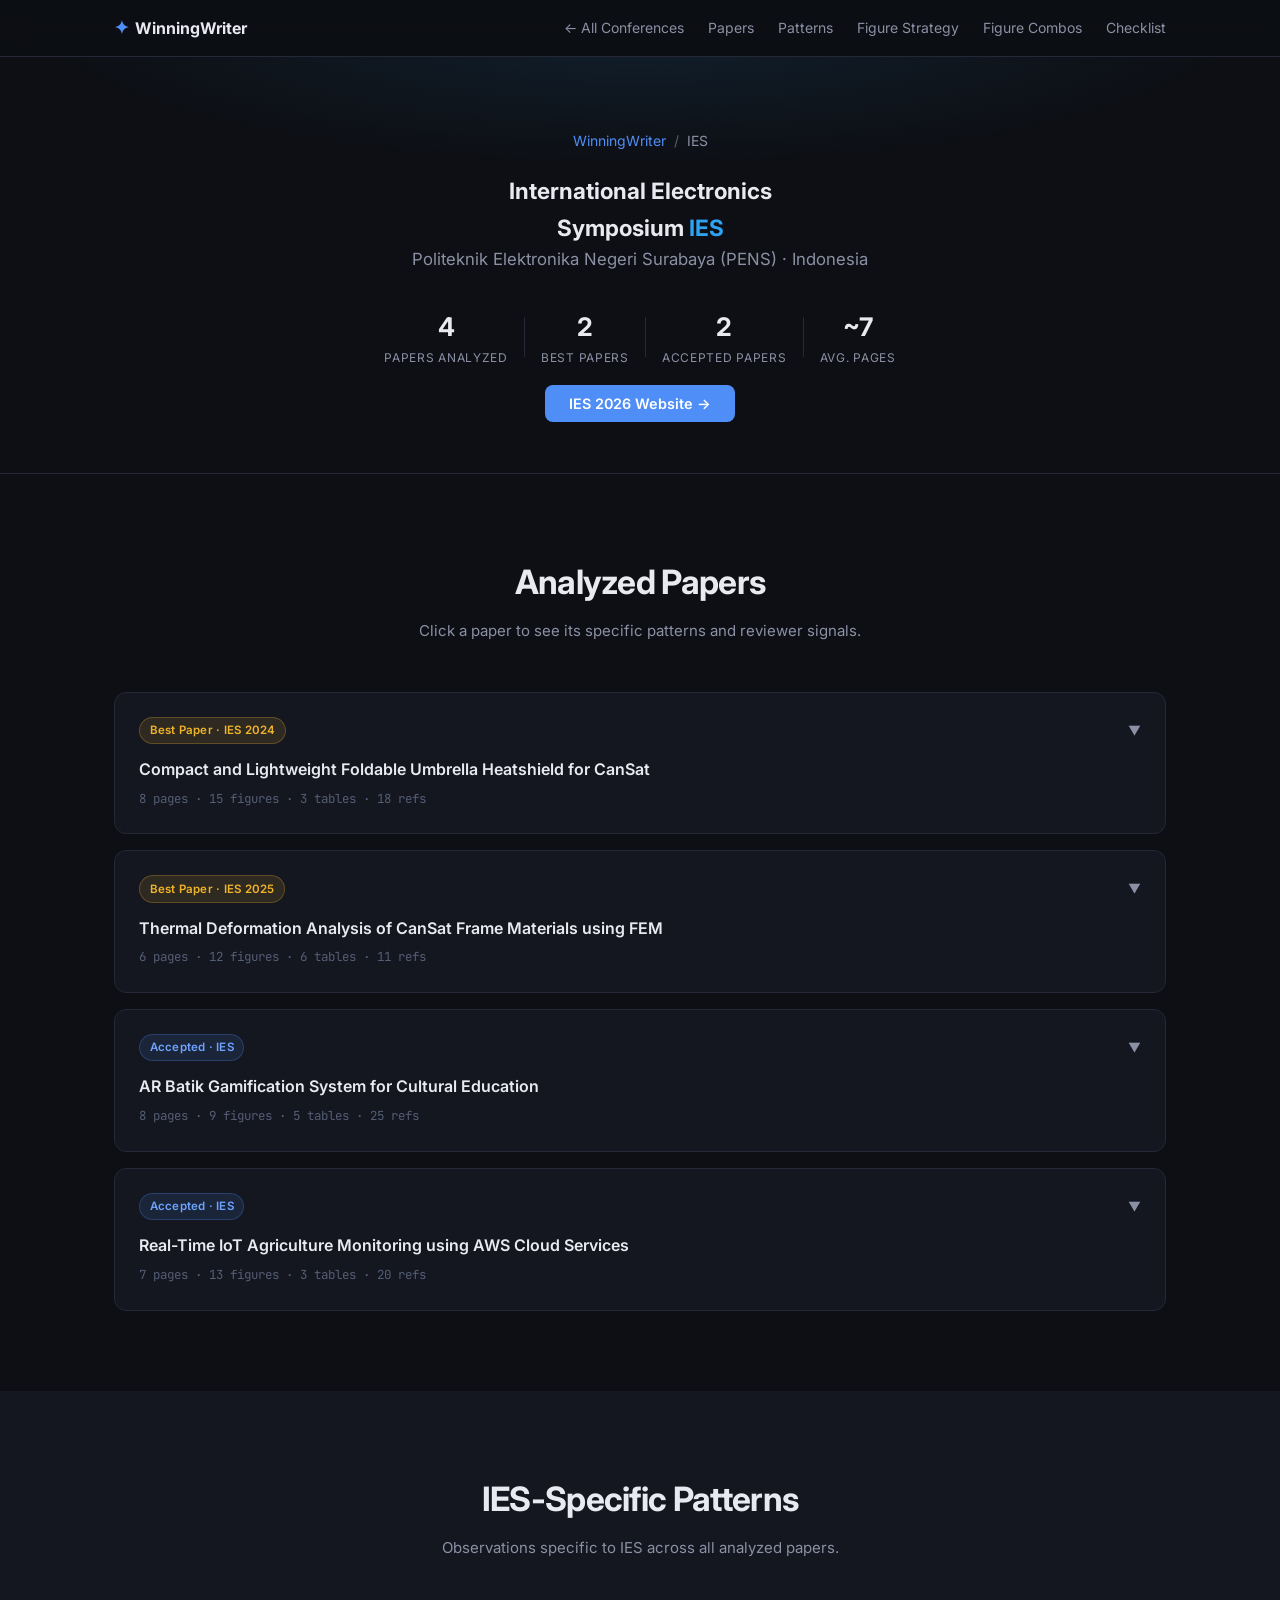
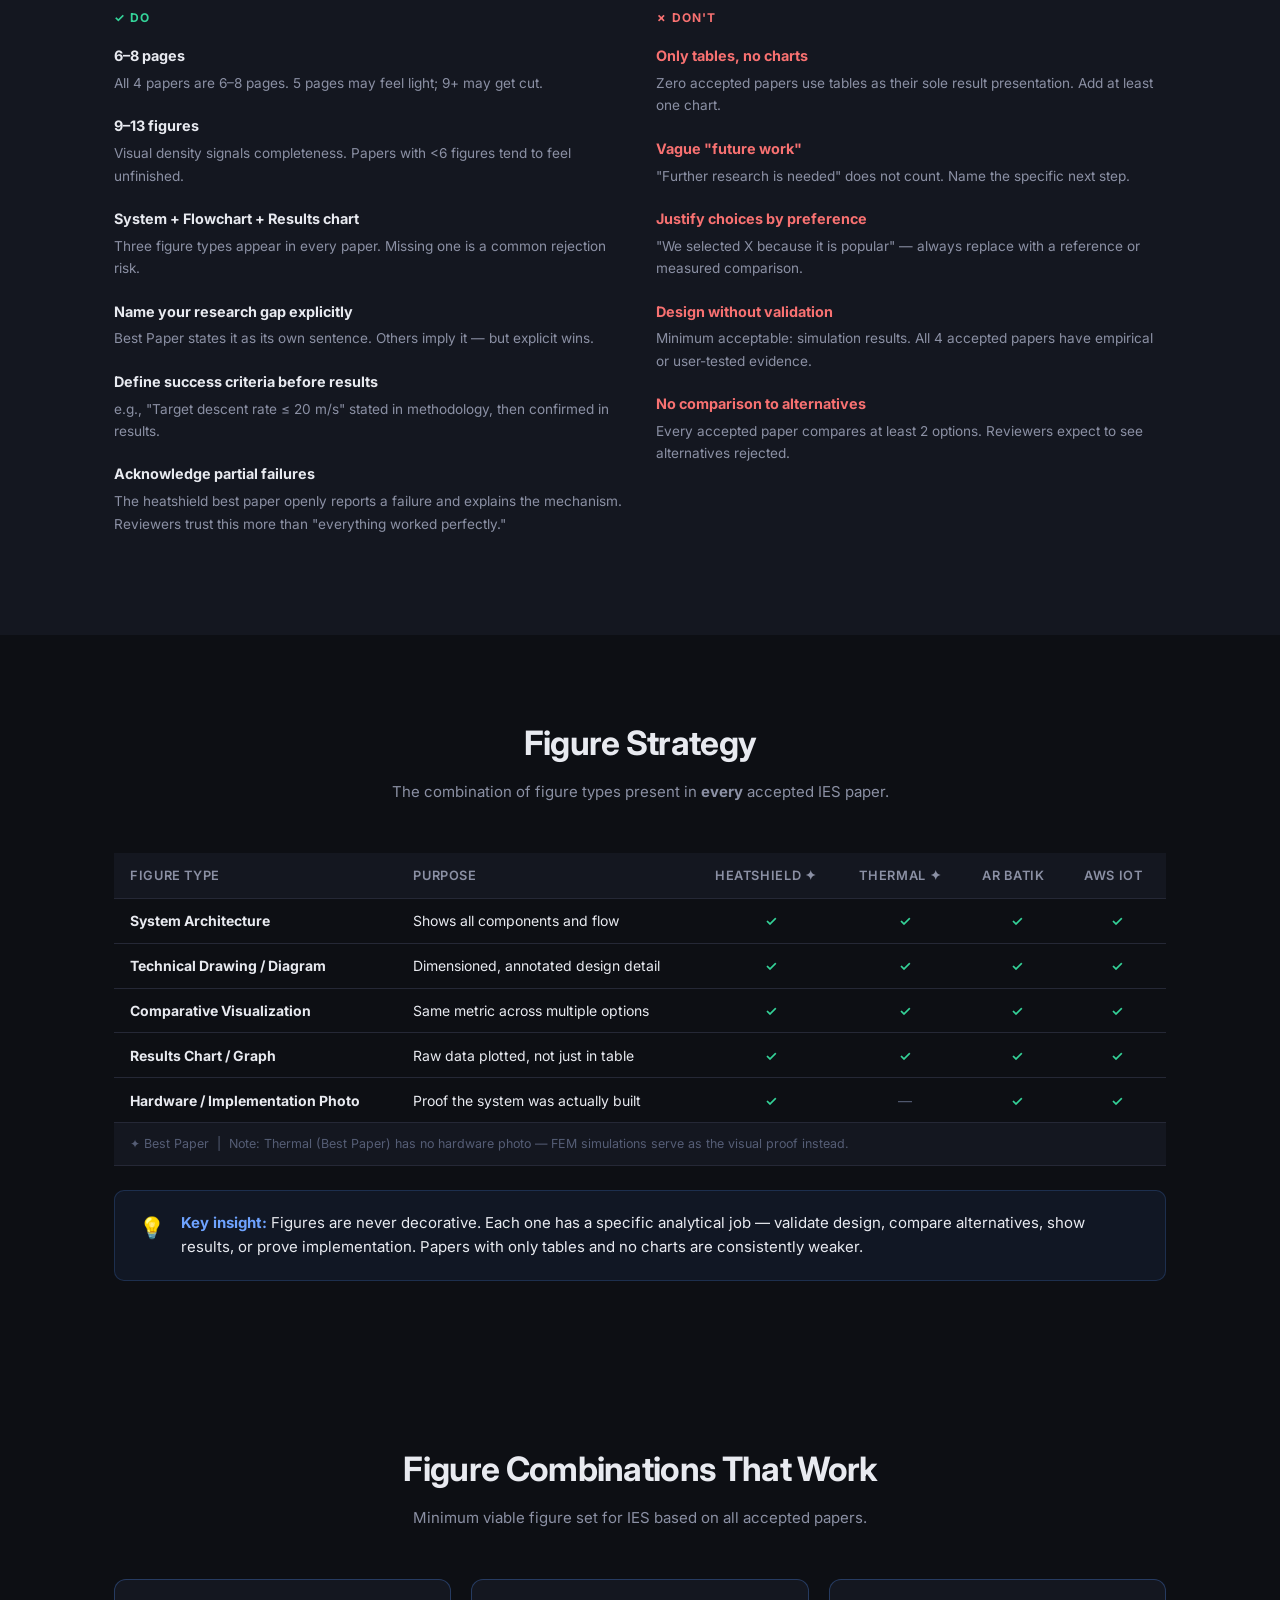
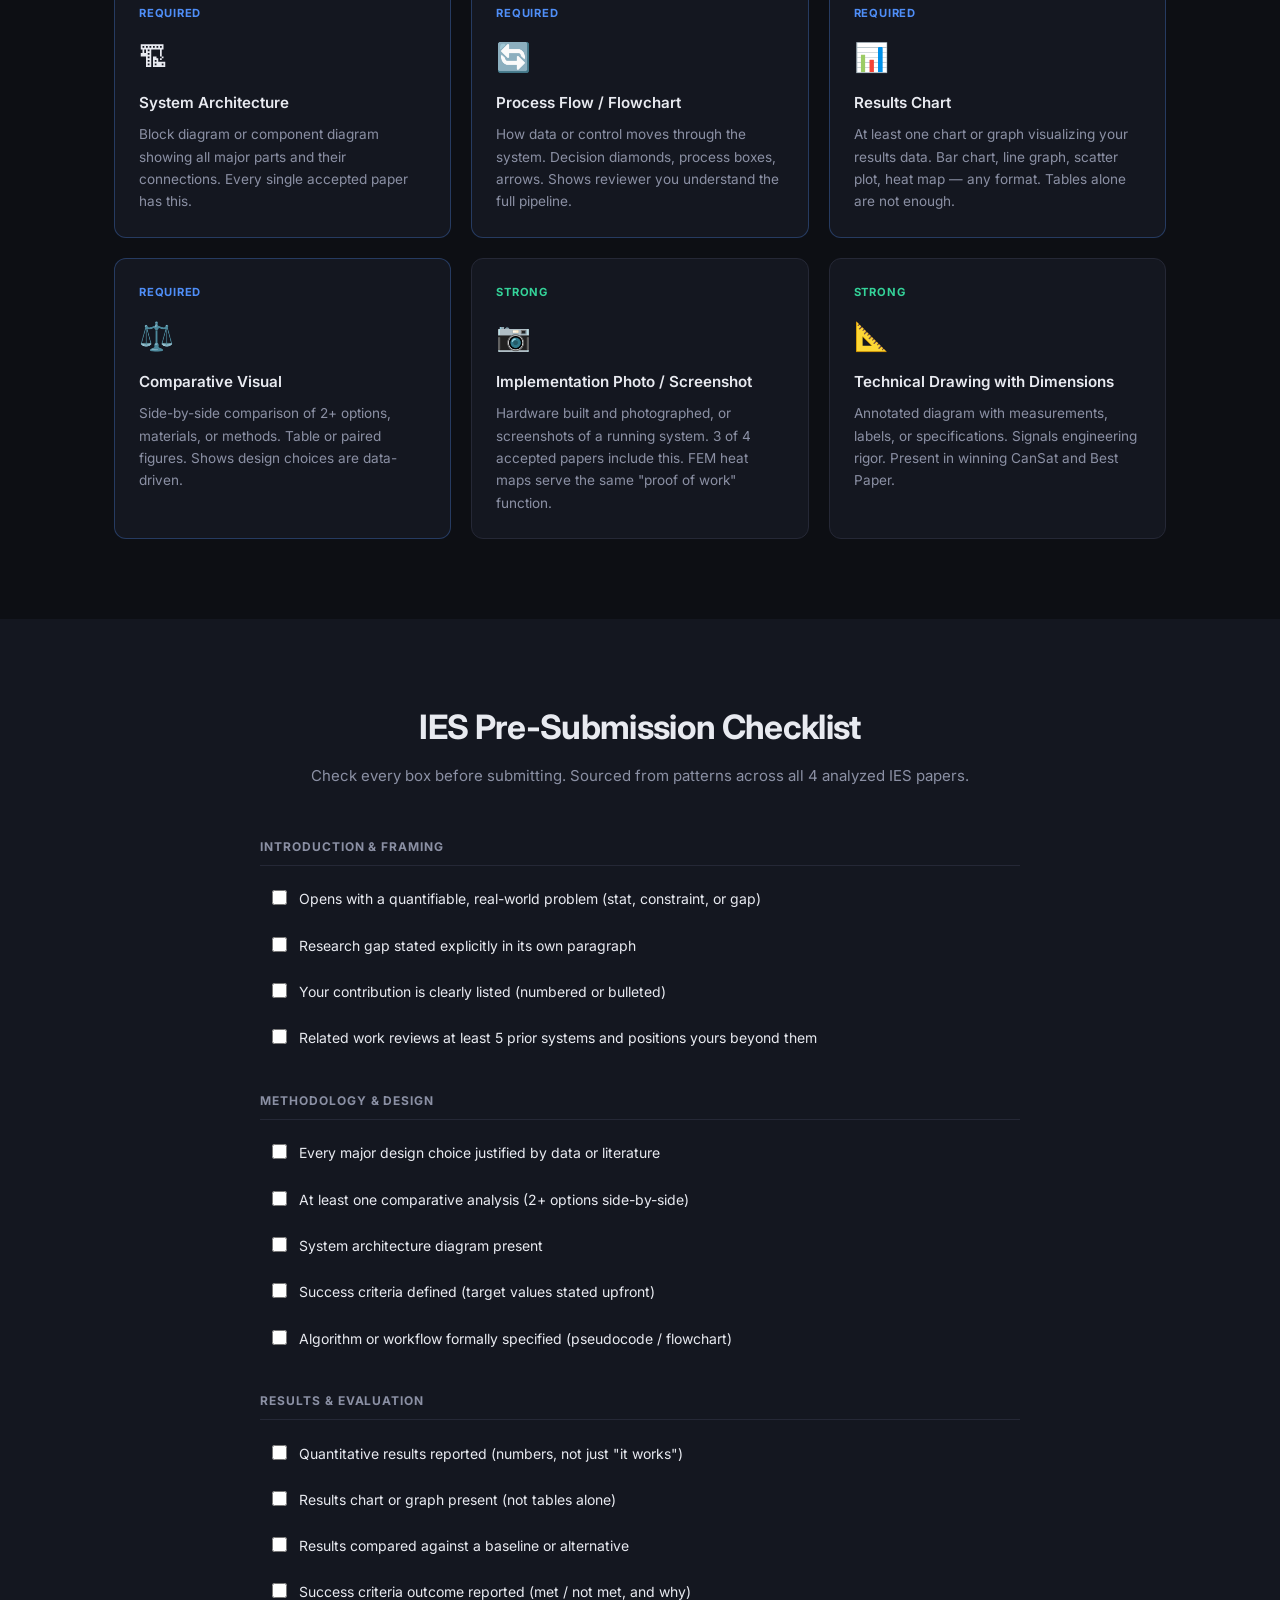
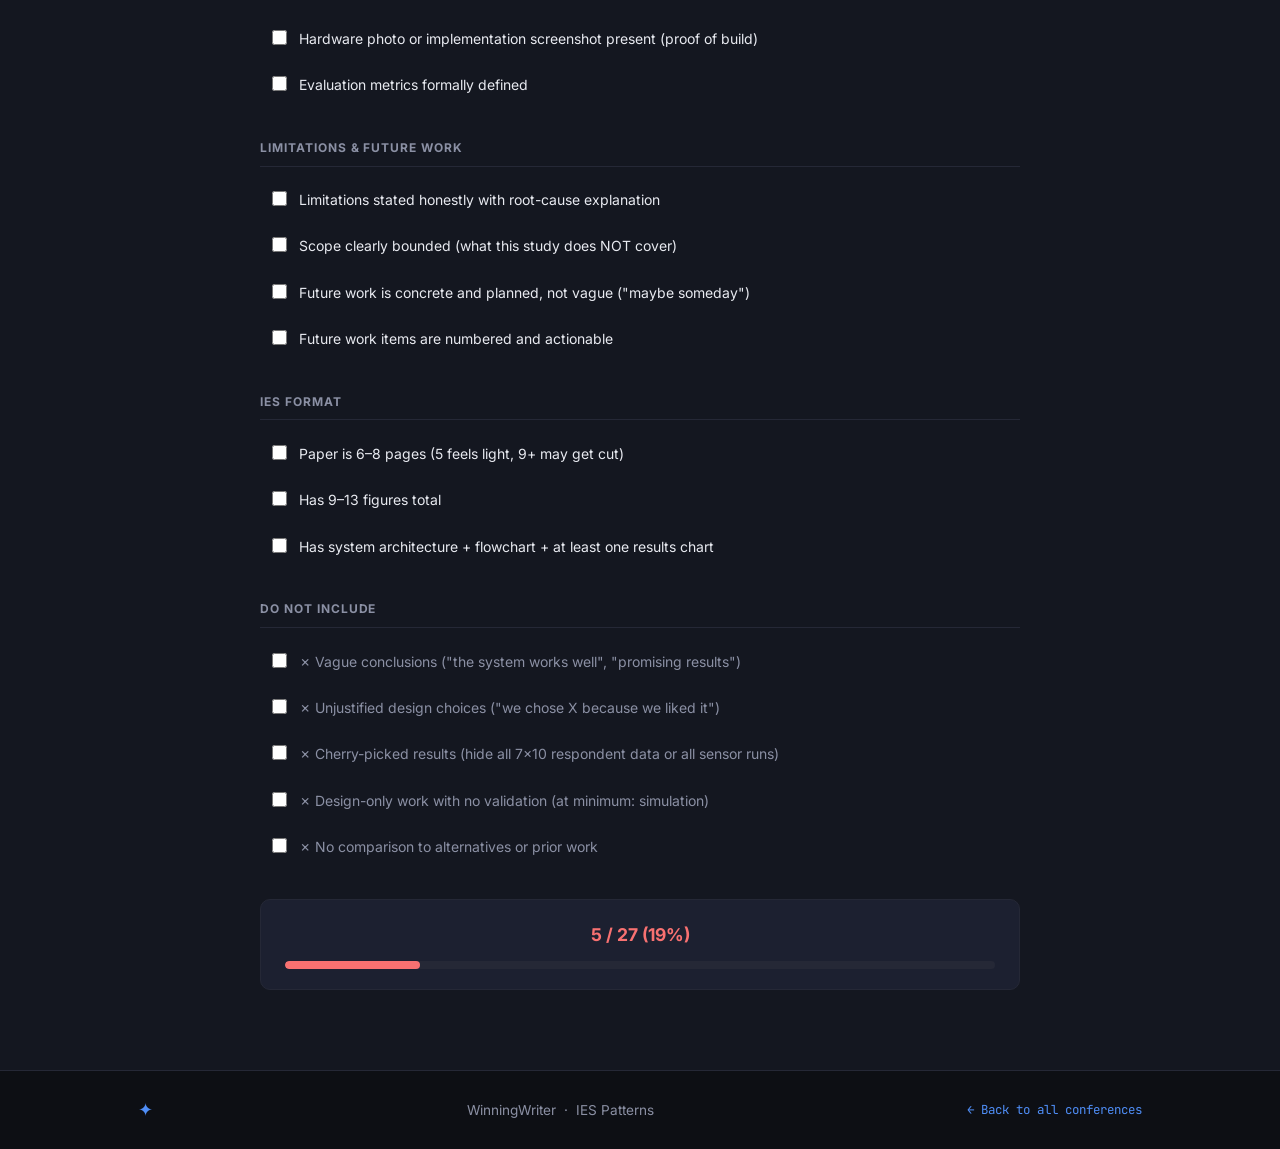
==== commit 694418be: "Move figure strategy table from index to ies page" ====
--- a/ies.html
+++ b/ies.html
@@ -19,7 +19,8 @@
       <a href="index.html#conferences">← All Conferences</a>
       <a href="#papers">Papers</a>
       <a href="#patterns">Patterns</a>
-      <a href="#figures">Figures</a>
+      <a href="#fig-strategy">Figure Strategy</a>
+      <a href="#figures">Figure Combos</a>
       <a href="#checker">Checklist</a>
     </div>
   </div>
@@ -283,6 +284,71 @@
   </div>
 </section>
 
+<!-- ═══ FIGURE STRATEGY TABLE ═══ -->
+<section class="section" id="fig-strategy">
+  <div class="container">
+    <div class="section-header">
+      <h2>Figure Strategy</h2>
+      <p>The combination of figure types present in <strong>every</strong> accepted IES paper.</p>
+    </div>
+    <div class="fig-table-wrap">
+      <table class="fig-table">
+        <thead>
+          <tr>
+            <th>Figure Type</th>
+            <th>Purpose</th>
+            <th>Heatshield ✦</th>
+            <th>Thermal ✦</th>
+            <th>AR Batik</th>
+            <th>AWS IoT</th>
+          </tr>
+        </thead>
+        <tbody>
+          <tr>
+            <td><strong>System Architecture</strong></td>
+            <td>Shows all components and flow</td>
+            <td class="yes">✓</td><td class="yes">✓</td><td class="yes">✓</td><td class="yes">✓</td>
+          </tr>
+          <tr>
+            <td><strong>Technical Drawing / Diagram</strong></td>
+            <td>Dimensioned, annotated design detail</td>
+            <td class="yes">✓</td><td class="yes">✓</td><td class="yes">✓</td><td class="yes">✓</td>
+          </tr>
+          <tr>
+            <td><strong>Comparative Visualization</strong></td>
+            <td>Same metric across multiple options</td>
+            <td class="yes">✓</td><td class="yes">✓</td><td class="yes">✓</td><td class="yes">✓</td>
+          </tr>
+          <tr>
+            <td><strong>Results Chart / Graph</strong></td>
+            <td>Raw data plotted, not just in table</td>
+            <td class="yes">✓</td><td class="yes">✓</td><td class="yes">✓</td><td class="yes">✓</td>
+          </tr>
+          <tr>
+            <td><strong>Hardware / Implementation Photo</strong></td>
+            <td>Proof the system was actually built</td>
+            <td class="yes">✓</td><td class="no">—</td><td class="yes">✓</td><td class="yes">✓</td>
+          </tr>
+          <tr class="row-note">
+            <td colspan="6">
+              ✦ Best Paper &nbsp;|&nbsp;
+              Note: Thermal (Best Paper) has no hardware photo — FEM simulations serve as the visual proof instead.
+            </td>
+          </tr>
+        </tbody>
+      </table>
+    </div>
+    <div class="insight-box">
+      <span class="insight-icon">💡</span>
+      <div>
+        <strong>Key insight:</strong> Figures are never decorative. Each one has a specific analytical job —
+        validate design, compare alternatives, show results, or prove implementation. Papers with only tables
+        and no charts are consistently weaker.
+      </div>
+    </div>
+  </div>
+</section>
+
 <!-- ═══ FIGURE DETAIL ═══ -->
 <section class="section" id="figures">
   <div class="container">
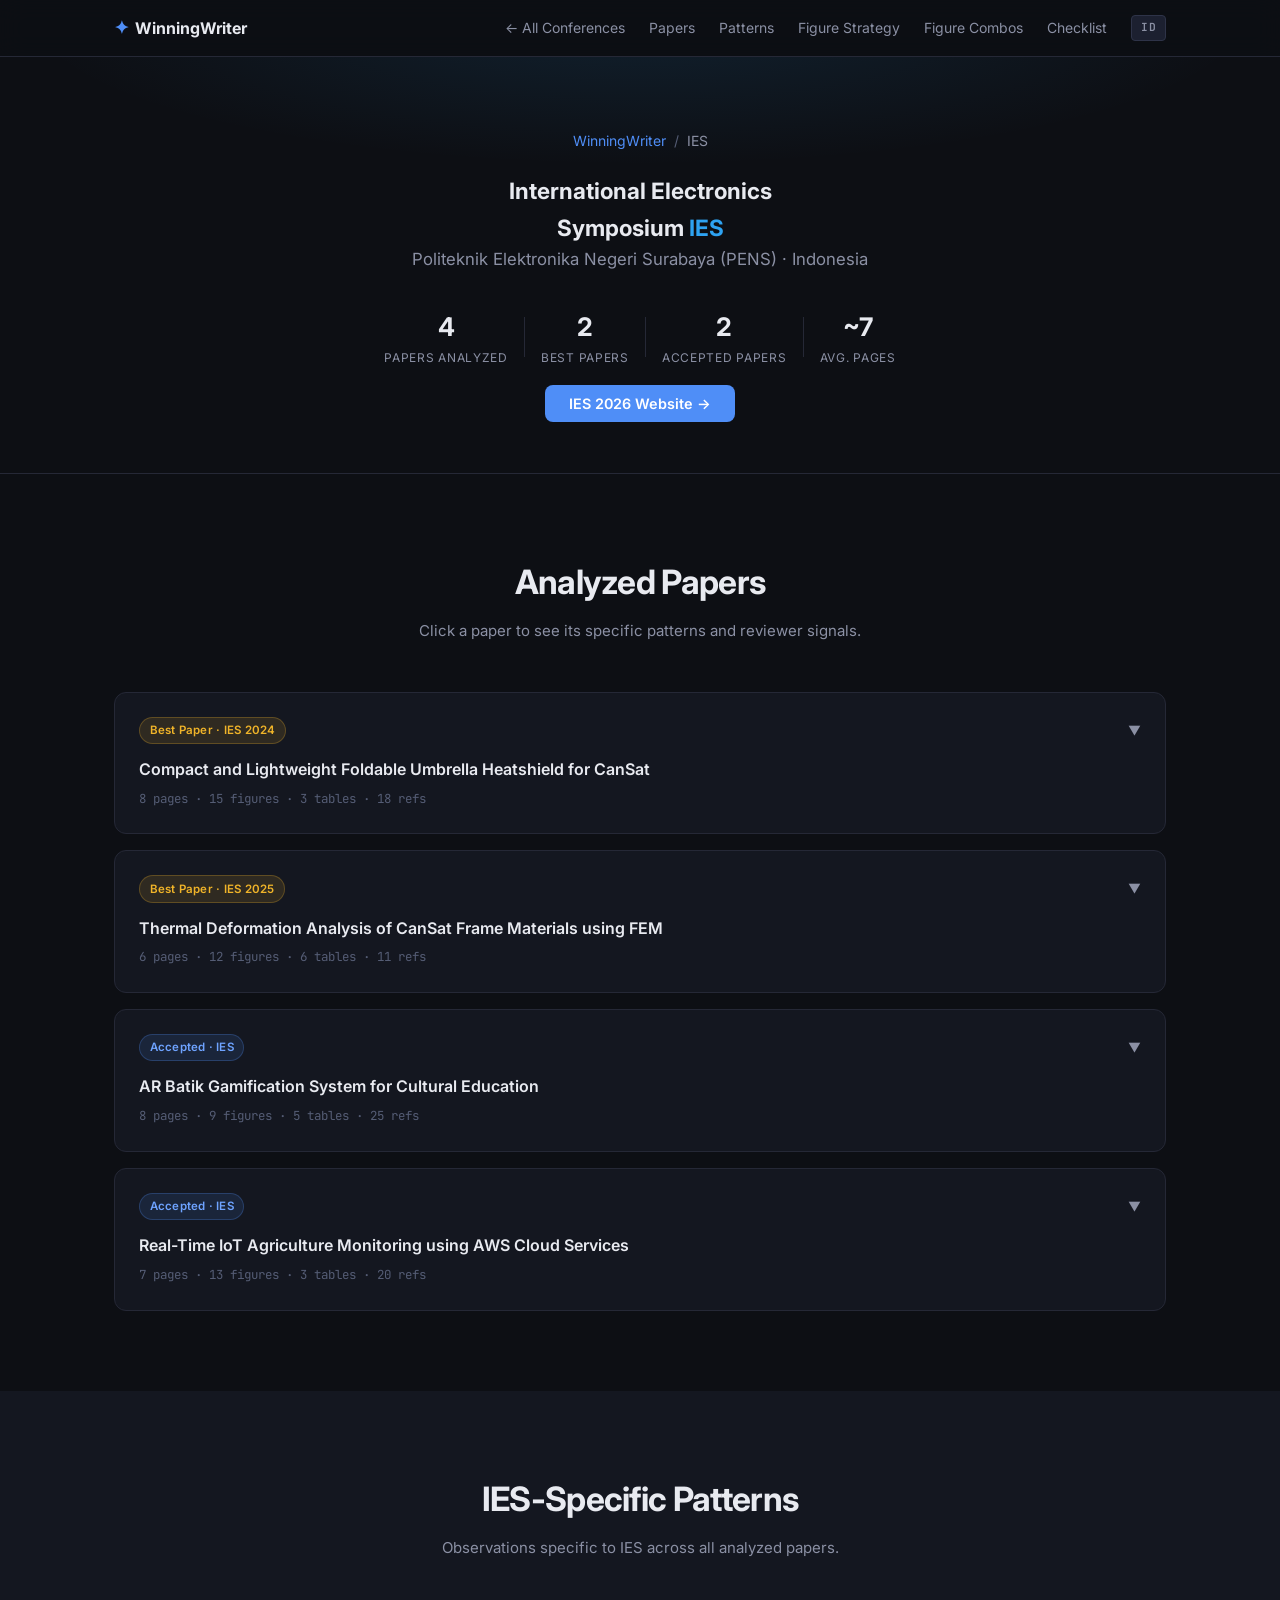
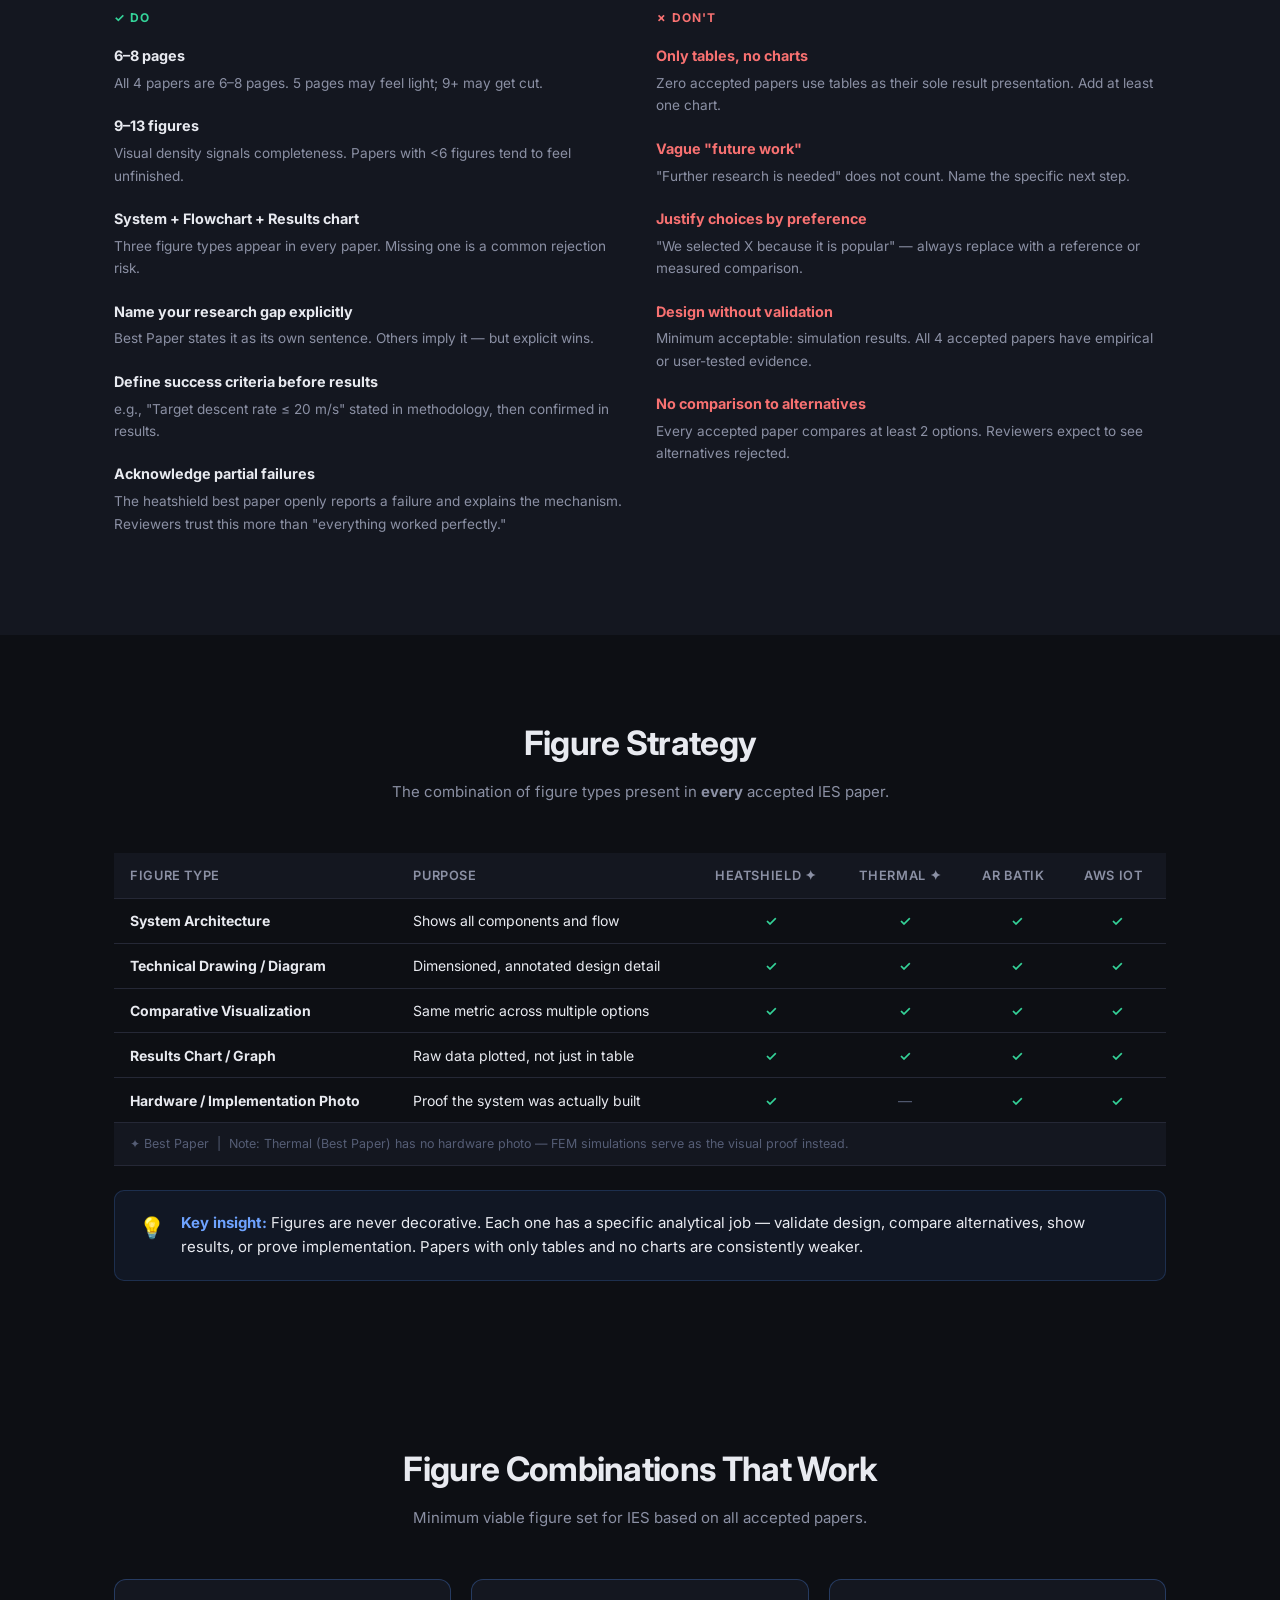
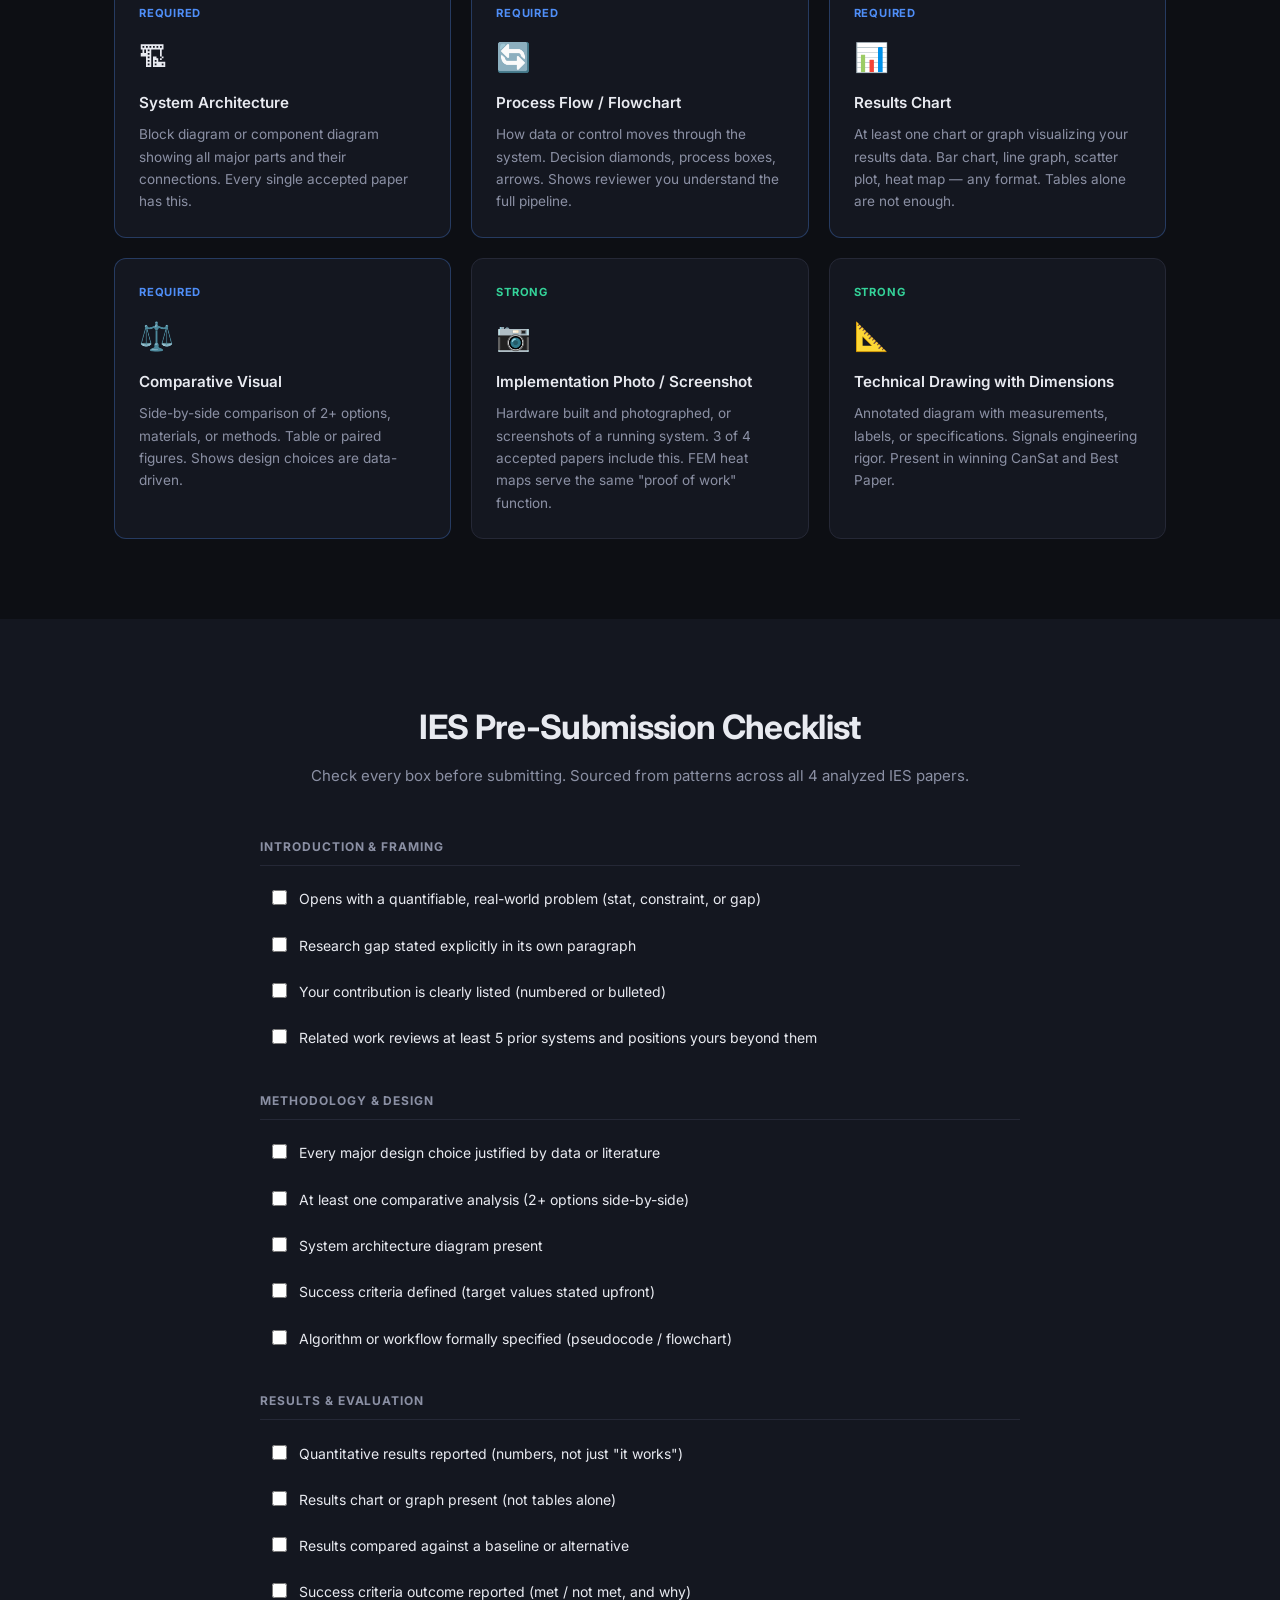
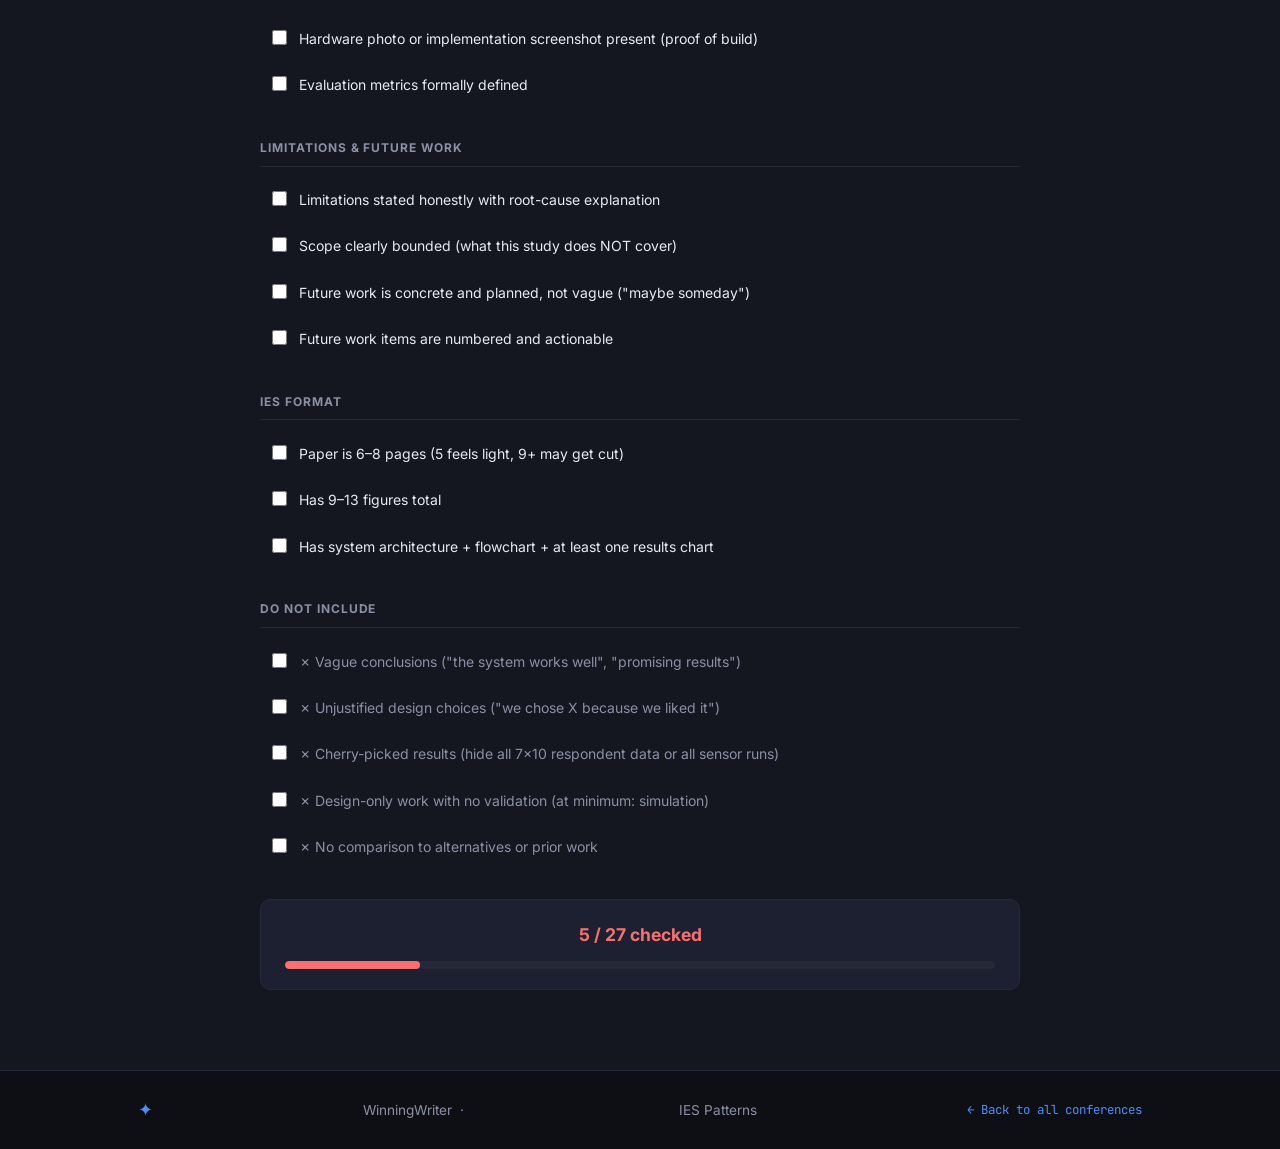
==== commit 8f502a0f: "Add i18n (EN/ID) + JSON CMS — all content driven from i18n/*.json" ====
--- a/ies.html
+++ b/ies.html
@@ -8,20 +8,21 @@
   <link rel="preconnect" href="https://fonts.googleapis.com">
   <link href="https://fonts.googleapis.com/css2?family=Inter:wght@300;400;500;600;700&family=JetBrains+Mono:wght@400;500&display=swap" rel="stylesheet">
 </head>
-<body>
+<body data-page="ies">
 
 <nav class="navbar">
   <div class="nav-inner">
     <a href="index.html" class="nav-logo">
-      <span class="logo-icon">✦</span> WinningWriter
+      <span class="logo-icon">✦</span> <span data-i18n="nav.home">WinningWriter</span>
     </a>
     <div class="nav-links">
-      <a href="index.html#conferences">← All Conferences</a>
-      <a href="#papers">Papers</a>
-      <a href="#patterns">Patterns</a>
-      <a href="#fig-strategy">Figure Strategy</a>
-      <a href="#figures">Figure Combos</a>
-      <a href="#checker">Checklist</a>
+      <a href="index.html#conferences" data-i18n="nav.all_conferences">← All Conferences</a>
+      <a href="#papers" data-i18n="nav.papers">Papers</a>
+      <a href="#patterns" data-i18n="nav.patterns">Patterns</a>
+      <a href="#fig-strategy" data-i18n="nav.fig_strategy">Figure Strategy</a>
+      <a href="#figures" data-i18n="nav.fig_combos">Figure Combos</a>
+      <a href="#checker" data-i18n="nav.checklist">Checklist</a>
+      <button class="lang-btn" id="lang-switcher" onclick="switchLang()">ID</button>
     </div>
   </div>
 </nav>
@@ -30,23 +31,23 @@
 <section class="conf-hero conf-hero-ies">
   <div class="hero-inner">
     <div class="conf-hero-meta">
-      <a href="index.html" class="breadcrumb">WinningWriter</a>
+      <a href="index.html" class="breadcrumb" data-i18n="nav.home">WinningWriter</a>
       <span class="breadcrumb-sep">/</span>
       <span>IES</span>
     </div>
-    <h1>International Electronics<br>Symposium <span class="accent-ies">IES</span></h1>
-    <p class="hero-sub">Politeknik Elektronika Negeri Surabaya (PENS) · Indonesia</p>
+    <h1 data-i18n="ies_hero.h1">International Electronics<br>Symposium <span class="accent-ies">IES</span></h1>
+    <p class="hero-sub" data-i18n="ies_hero.org">Politeknik Elektronika Negeri Surabaya (PENS) · Indonesia</p>
     <div class="hero-stats">
-      <div class="stat"><span class="stat-n">4</span><span class="stat-l">Papers Analyzed</span></div>
+      <div class="stat"><span class="stat-n">4</span><span class="stat-l" data-i18n="ies_hero.stat_papers">Papers Analyzed</span></div>
       <div class="stat-div"></div>
-      <div class="stat"><span class="stat-n">2</span><span class="stat-l">Best Papers</span></div>
+      <div class="stat"><span class="stat-n">2</span><span class="stat-l" data-i18n="ies_hero.stat_best">Best Papers</span></div>
       <div class="stat-div"></div>
-      <div class="stat"><span class="stat-n">2</span><span class="stat-l">Accepted Papers</span></div>
+      <div class="stat"><span class="stat-n">2</span><span class="stat-l" data-i18n="ies_hero.stat_accepted">Accepted Papers</span></div>
       <div class="stat-div"></div>
-      <div class="stat"><span class="stat-n">~7</span><span class="stat-l">Avg. Pages</span></div>
+      <div class="stat"><span class="stat-n">~7</span><span class="stat-l" data-i18n="ies_hero.stat_avg_pages">Avg. Pages</span></div>
     </div>
     <div class="conf-links">
-      <a href="https://ies.pens.ac.id/2026/" target="_blank" class="btn-primary">IES 2026 Website →</a>
+      <a href="https://ies.pens.ac.id/2026/" target="_blank" class="btn-primary" data-i18n="ies_hero.btn">IES 2026 Website →</a>
     </div>
   </div>
 </section>
@@ -55,170 +56,10 @@
 <section class="section" id="papers">
   <div class="container">
     <div class="section-header">
-      <h2>Analyzed Papers</h2>
-      <p>Click a paper to see its specific patterns and reviewer signals.</p>
+      <h2 data-i18n="ies_papers.title">Analyzed Papers</h2>
+      <p data-i18n="ies_papers.sub">Click a paper to see its specific patterns and reviewer signals.</p>
     </div>
-    <div class="paper-grid">
-
-      <div class="paper-card" onclick="togglePaper('p1')">
-        <div class="paper-card-top">
-          <span class="badge badge-gold">Best Paper · IES 2024</span>
-          <span class="paper-toggle" id="p1-arrow">▼</span>
-        </div>
-        <h3>Compact and Lightweight Foldable Umbrella Heatshield for CanSat</h3>
-        <div class="paper-meta">
-          <span>8 pages</span> · <span>15 figures</span> · <span>3 tables</span> · <span>18 refs</span>
-        </div>
-        <div class="paper-details" id="p1">
-          <div class="pd-section">
-            <div class="pd-title">Why It Won Best Paper</div>
-            <ul>
-              <li>Multi-function mechanism (heatshield does 3 jobs simultaneously) — signals engineering efficiency</li>
-              <li>Actual test flight data from rocket launch — proves the concept at real scale</li>
-              <li>Material selection through comparative analysis across 6 candidates, not gut feeling</li>
-              <li>Acknowledges parachute failure + explains root cause (late inflation from blocked airflow)</li>
-            </ul>
-          </div>
-          <div class="pd-section">
-            <div class="pd-title">Figure Breakdown</div>
-            <div class="fig-pills">
-              <span class="fig-pill">Mission overview diagram</span>
-              <span class="fig-pill">CAD renders (exploded views)</span>
-              <span class="fig-pill">Leadscrew mechanism drawing</span>
-              <span class="fig-pill">3D assembly renders</span>
-              <span class="fig-pill">3-step deployment photos</span>
-              <span class="fig-pill">Flight software flowchart</span>
-              <span class="fig-pill">Altitude vs packet count graph</span>
-              <span class="fig-pill">Tilt stability scatter plot</span>
-              <span class="fig-pill">Actual launch photo</span>
-            </div>
-          </div>
-          <div class="pd-section">
-            <div class="pd-title">Results Method</div>
-            <p>Comparison tables (density, durability, melt temp, cost) + line graphs of sensor telemetry + MAE stability metrics. Calculated vs. actual comparison.</p>
-          </div>
-        </div>
-      </div>
-
-      <div class="paper-card" onclick="togglePaper('p2')">
-        <div class="paper-card-top">
-          <span class="badge badge-gold">Best Paper · IES 2025</span>
-          <span class="paper-toggle" id="p2-arrow">▼</span>
-        </div>
-        <h3>Thermal Deformation Analysis of CanSat Frame Materials using FEM</h3>
-        <div class="paper-meta">
-          <span>6 pages</span> · <span>12 figures</span> · <span>6 tables</span> · <span>11 refs</span>
-        </div>
-        <div class="paper-details" id="p2">
-          <div class="pd-section">
-            <div class="pd-title">Why It Won Best Paper</div>
-            <ul>
-              <li>Fills an <strong>explicitly named</strong> research gap ("comparative FEM at assembled system level — not studied before")</li>
-              <li>FEM heat maps = visual proof more impactful than any table (color-coded stress distribution)</li>
-              <li>Makes a real engineering trade-off recommendation (polycarbonate vs. composite), not just reporting data</li>
-              <li>Rigorous FEM with mesh sensitivity analysis documented</li>
-              <li>Future work explicitly planned: thermal chamber testing to confirm simulation</li>
-            </ul>
-          </div>
-          <div class="pd-section">
-            <div class="pd-title">Figure Breakdown</div>
-            <div class="fig-pills">
-              <span class="fig-pill">Chemical structure diagrams</span>
-              <span class="fig-pill">CanSat cross-section with zones</span>
-              <span class="fig-pill">FEM mesh visualization</span>
-              <span class="fig-pill">Boundary condition diagram</span>
-              <span class="fig-pill highlight-pill">Deformation heat maps ×3</span>
-              <span class="fig-pill highlight-pill">Von-Mises stress maps ×3</span>
-              <span class="fig-pill">Technical drawings with dimensions</span>
-            </div>
-          </div>
-          <div class="pd-section">
-            <div class="pd-title">Results Method</div>
-            <p>FEM color visualization (false-color scale, red=high/blue=low) + comparative table (3 materials × 2 metrics). Clear winner per criterion, not single winner overall.</p>
-          </div>
-        </div>
-      </div>
-
-      <div class="paper-card" onclick="togglePaper('p3')">
-        <div class="paper-card-top">
-          <span class="badge badge-blue">Accepted · IES</span>
-          <span class="paper-toggle" id="p3-arrow">▼</span>
-        </div>
-        <h3>AR Batik Gamification System for Cultural Education</h3>
-        <div class="paper-meta">
-          <span>8 pages</span> · <span>9 figures</span> · <span>5 tables</span> · <span>25 refs</span>
-        </div>
-        <div class="paper-details" id="p3">
-          <div class="pd-section">
-            <div class="pd-title">Reviewer Signals</div>
-            <ul>
-              <li>Opens with quantified cultural decline (2024 survey: only 29.6% adolescents wear Batik)</li>
-              <li>Usability testing with 7 real users, full response matrix shown (7×10 grid, nothing hidden)</li>
-              <li>82.86% success rate explicitly compared against 75% standard threshold</li>
-              <li>Each gamification element tied to learning psychology literature</li>
-              <li>25 references — deepest literature coverage of the 4 papers</li>
-            </ul>
-          </div>
-          <div class="pd-section">
-            <div class="pd-title">Figure Breakdown</div>
-            <div class="fig-pills">
-              <span class="fig-pill">6-stage methodology flowchart</span>
-              <span class="fig-pill">IPO architecture diagram</span>
-              <span class="fig-pill">UI: Batik selection menu</span>
-              <span class="fig-pill">UI: AR scan interface</span>
-              <span class="fig-pill">UI: AR drawing challenge</span>
-              <span class="fig-pill">UI: Result with star rating</span>
-              <span class="fig-pill">UI: Leaderboard</span>
-              <span class="fig-pill">UI: User profile + achievements</span>
-            </div>
-          </div>
-          <div class="pd-section">
-            <div class="pd-title">Results Method</div>
-            <p>Full 7×10 respondent response matrix (1 / 0.5 / 0 scale) + step-by-step formula calculation + threshold comparison. Transparent, nothing cherry-picked.</p>
-          </div>
-        </div>
-      </div>
-
-      <div class="paper-card" onclick="togglePaper('p4')">
-        <div class="paper-card-top">
-          <span class="badge badge-blue">Accepted · IES</span>
-          <span class="paper-toggle" id="p4-arrow">▼</span>
-        </div>
-        <h3>Real-Time IoT Agriculture Monitoring using AWS Cloud Services</h3>
-        <div class="paper-meta">
-          <span>7 pages</span> · <span>13 figures</span> · <span>3 tables</span> · <span>20 refs</span>
-        </div>
-        <div class="paper-details" id="p4">
-          <div class="pd-section">
-            <div class="pd-title">Reviewer Signals</div>
-            <ul>
-              <li>Opens with BPS agricultural statistics (harvest area, production volume) — real national data</li>
-              <li>Architecture bottom-up: sensor → protocol → cloud services → visualization</li>
-              <li>Each AWS service explained with its specific role (not just "we used AWS")</li>
-              <li>Sequential implementation screenshots: 9 steps from device registration to live dashboard</li>
-              <li>MQTT client test results screenshot = proof of working connection</li>
-            </ul>
-          </div>
-          <div class="pd-section">
-            <div class="pd-title">Figure Breakdown</div>
-            <div class="fig-pills">
-              <span class="fig-pill">System design block diagram</span>
-              <span class="fig-pill">Data flow flowchart</span>
-              <span class="fig-pill">AWS IoT ecosystem diagram</span>
-              <span class="fig-pill">SNS service diagram</span>
-              <span class="fig-pill highlight-pill">9 implementation screenshots</span>
-              <span class="fig-pill highlight-pill">Live dashboard with charts</span>
-              <span class="fig-pill">Hardware prototype photo</span>
-            </div>
-          </div>
-          <div class="pd-section">
-            <div class="pd-title">Results Method</div>
-            <p>Implementation narrative with sequential screenshots as validation evidence. Final dashboard shows multiple chart types (area, pie, gauge). Each step validated before moving to next.</p>
-          </div>
-        </div>
-      </div>
-
-    </div>
+    <div class="paper-grid" data-cms="paper-grid"></div>
   </div>
 </section>
 
@@ -226,59 +67,17 @@
 <section class="section section-dark" id="patterns">
   <div class="container">
     <div class="section-header light">
-      <h2>IES-Specific Patterns</h2>
-      <p>Observations specific to IES across all analyzed papers.</p>
+      <h2 data-i18n="ies_patterns.title">IES-Specific Patterns</h2>
+      <p data-i18n="ies_patterns.sub">Observations specific to IES across all analyzed papers.</p>
     </div>
     <div class="pattern-cols">
       <div class="pattern-col">
-        <div class="pattern-col-title green-title">✓ DO</div>
-        <div class="pattern-item">
-          <strong>6–8 pages</strong>
-          <p>All 4 papers are 6–8 pages. 5 pages may feel light; 9+ may get cut.</p>
-        </div>
-        <div class="pattern-item">
-          <strong>9–13 figures</strong>
-          <p>Visual density signals completeness. Papers with &lt;6 figures tend to feel unfinished.</p>
-        </div>
-        <div class="pattern-item">
-          <strong>System + Flowchart + Results chart</strong>
-          <p>Three figure types appear in every paper. Missing one is a common rejection risk.</p>
-        </div>
-        <div class="pattern-item">
-          <strong>Name your research gap explicitly</strong>
-          <p>Best Paper states it as its own sentence. Others imply it — but explicit wins.</p>
-        </div>
-        <div class="pattern-item">
-          <strong>Define success criteria before results</strong>
-          <p>e.g., "Target descent rate ≤ 20 m/s" stated in methodology, then confirmed in results.</p>
-        </div>
-        <div class="pattern-item">
-          <strong>Acknowledge partial failures</strong>
-          <p>The heatshield best paper openly reports a failure and explains the mechanism. Reviewers trust this more than "everything worked perfectly."</p>
-        </div>
+        <div class="pattern-col-title green-title" data-cms="patterns-do-title">✓ DO</div>
+        <div data-cms="patterns-do"></div>
       </div>
       <div class="pattern-col">
-        <div class="pattern-col-title red-title">✗ DON'T</div>
-        <div class="pattern-item warn-item">
-          <strong>Only tables, no charts</strong>
-          <p>Zero accepted papers use tables as their sole result presentation. Add at least one chart.</p>
-        </div>
-        <div class="pattern-item warn-item">
-          <strong>Vague "future work"</strong>
-          <p>"Further research is needed" does not count. Name the specific next step.</p>
-        </div>
-        <div class="pattern-item warn-item">
-          <strong>Justify choices by preference</strong>
-          <p>"We selected X because it is popular" — always replace with a reference or measured comparison.</p>
-        </div>
-        <div class="pattern-item warn-item">
-          <strong>Design without validation</strong>
-          <p>Minimum acceptable: simulation results. All 4 accepted papers have empirical or user-tested evidence.</p>
-        </div>
-        <div class="pattern-item warn-item">
-          <strong>No comparison to alternatives</strong>
-          <p>Every accepted paper compares at least 2 options. Reviewers expect to see alternatives rejected.</p>
-        </div>
+        <div class="pattern-col-title red-title" data-cms="patterns-dont-title">✗ DON'T</div>
+        <div data-cms="patterns-dont"></div>
       </div>
     </div>
   </div>
@@ -288,112 +87,25 @@
 <section class="section" id="fig-strategy">
   <div class="container">
     <div class="section-header">
-      <h2>Figure Strategy</h2>
-      <p>The combination of figure types present in <strong>every</strong> accepted IES paper.</p>
+      <h2 data-i18n="ies_fig_strategy.title">Figure Strategy</h2>
+      <p data-i18n="ies_fig_strategy.sub">The combination of figure types present in <strong>every</strong> accepted IES paper.</p>
     </div>
-    <div class="fig-table-wrap">
-      <table class="fig-table">
-        <thead>
-          <tr>
-            <th>Figure Type</th>
-            <th>Purpose</th>
-            <th>Heatshield ✦</th>
-            <th>Thermal ✦</th>
-            <th>AR Batik</th>
-            <th>AWS IoT</th>
-          </tr>
-        </thead>
-        <tbody>
-          <tr>
-            <td><strong>System Architecture</strong></td>
-            <td>Shows all components and flow</td>
-            <td class="yes">✓</td><td class="yes">✓</td><td class="yes">✓</td><td class="yes">✓</td>
-          </tr>
-          <tr>
-            <td><strong>Technical Drawing / Diagram</strong></td>
-            <td>Dimensioned, annotated design detail</td>
-            <td class="yes">✓</td><td class="yes">✓</td><td class="yes">✓</td><td class="yes">✓</td>
-          </tr>
-          <tr>
-            <td><strong>Comparative Visualization</strong></td>
-            <td>Same metric across multiple options</td>
-            <td class="yes">✓</td><td class="yes">✓</td><td class="yes">✓</td><td class="yes">✓</td>
-          </tr>
-          <tr>
-            <td><strong>Results Chart / Graph</strong></td>
-            <td>Raw data plotted, not just in table</td>
-            <td class="yes">✓</td><td class="yes">✓</td><td class="yes">✓</td><td class="yes">✓</td>
-          </tr>
-          <tr>
-            <td><strong>Hardware / Implementation Photo</strong></td>
-            <td>Proof the system was actually built</td>
-            <td class="yes">✓</td><td class="no">—</td><td class="yes">✓</td><td class="yes">✓</td>
-          </tr>
-          <tr class="row-note">
-            <td colspan="6">
-              ✦ Best Paper &nbsp;|&nbsp;
-              Note: Thermal (Best Paper) has no hardware photo — FEM simulations serve as the visual proof instead.
-            </td>
-          </tr>
-        </tbody>
-      </table>
-    </div>
+    <div class="fig-table-wrap" data-cms="fig-strategy-table"></div>
     <div class="insight-box">
       <span class="insight-icon">💡</span>
-      <div>
-        <strong>Key insight:</strong> Figures are never decorative. Each one has a specific analytical job —
-        validate design, compare alternatives, show results, or prove implementation. Papers with only tables
-        and no charts are consistently weaker.
-      </div>
+      <div data-cms="fig-strategy-insight"></div>
     </div>
   </div>
 </section>
 
-<!-- ═══ FIGURE DETAIL ═══ -->
+<!-- ═══ FIGURE COMBOS ═══ -->
 <section class="section" id="figures">
   <div class="container">
     <div class="section-header">
-      <h2>Figure Combinations That Work</h2>
-      <p>Minimum viable figure set for IES based on all accepted papers.</p>
+      <h2 data-i18n="ies_fig_combos.title">Figure Combinations That Work</h2>
+      <p data-i18n="ies_fig_combos.sub">Minimum viable figure set for IES based on all accepted papers.</p>
     </div>
-    <div class="fig-combo-grid">
-      <div class="fig-combo-card required">
-        <div class="fc-label">Required</div>
-        <div class="fc-icon">🏗</div>
-        <h4>System Architecture</h4>
-        <p>Block diagram or component diagram showing all major parts and their connections. Every single accepted paper has this.</p>
-      </div>
-      <div class="fig-combo-card required">
-        <div class="fc-label">Required</div>
-        <div class="fc-icon">🔄</div>
-        <h4>Process Flow / Flowchart</h4>
-        <p>How data or control moves through the system. Decision diamonds, process boxes, arrows. Shows reviewer you understand the full pipeline.</p>
-      </div>
-      <div class="fig-combo-card required">
-        <div class="fc-label">Required</div>
-        <div class="fc-icon">📊</div>
-        <h4>Results Chart</h4>
-        <p>At least one chart or graph visualizing your results data. Bar chart, line graph, scatter plot, heat map — any format. Tables alone are not enough.</p>
-      </div>
-      <div class="fig-combo-card required">
-        <div class="fc-label">Required</div>
-        <div class="fc-icon">⚖️</div>
-        <h4>Comparative Visual</h4>
-        <p>Side-by-side comparison of 2+ options, materials, or methods. Table or paired figures. Shows design choices are data-driven.</p>
-      </div>
-      <div class="fig-combo-card strong">
-        <div class="fc-label">Strong</div>
-        <div class="fc-icon">📷</div>
-        <h4>Implementation Photo / Screenshot</h4>
-        <p>Hardware built and photographed, or screenshots of a running system. 3 of 4 accepted papers include this. FEM heat maps serve the same "proof of work" function.</p>
-      </div>
-      <div class="fig-combo-card strong">
-        <div class="fc-label">Strong</div>
-        <div class="fc-icon">📐</div>
-        <h4>Technical Drawing with Dimensions</h4>
-        <p>Annotated diagram with measurements, labels, or specifications. Signals engineering rigor. Present in winning CanSat and Best Paper.</p>
-      </div>
-    </div>
+    <div class="fig-combo-grid" data-cms="fig-combo-grid"></div>
   </div>
 </section>
 
@@ -401,72 +113,23 @@
 <section class="section section-dark" id="checker">
   <div class="container">
     <div class="section-header light">
-      <h2>IES Pre-Submission Checklist</h2>
-      <p>Check every box before submitting. Sourced from patterns across all 4 analyzed IES papers.</p>
+      <h2 data-i18n="ies_checklist.title">IES Pre-Submission Checklist</h2>
+      <p data-i18n="ies_checklist.sub">Check every box before submitting. Sourced from patterns across all 4 analyzed IES papers.</p>
     </div>
-    <div class="checklist-wrap">
-      <div class="checklist-group">
-        <div class="checklist-group-title">Introduction &amp; Framing</div>
-        <label class="check-item"><input type="checkbox" /> Opens with a quantifiable, real-world problem (stat, constraint, or gap)</label>
-        <label class="check-item"><input type="checkbox" /> Research gap stated explicitly in its own paragraph</label>
-        <label class="check-item"><input type="checkbox" /> Your contribution is clearly listed (numbered or bulleted)</label>
-        <label class="check-item"><input type="checkbox" /> Related work reviews at least 5 prior systems and positions yours beyond them</label>
-      </div>
-      <div class="checklist-group">
-        <div class="checklist-group-title">Methodology &amp; Design</div>
-        <label class="check-item"><input type="checkbox" /> Every major design choice justified by data or literature</label>
-        <label class="check-item"><input type="checkbox" /> At least one comparative analysis (2+ options side-by-side)</label>
-        <label class="check-item"><input type="checkbox" /> System architecture diagram present</label>
-        <label class="check-item"><input type="checkbox" /> Success criteria defined (target values stated upfront)</label>
-        <label class="check-item"><input type="checkbox" /> Algorithm or workflow formally specified (pseudocode / flowchart)</label>
-      </div>
-      <div class="checklist-group">
-        <div class="checklist-group-title">Results &amp; Evaluation</div>
-        <label class="check-item"><input type="checkbox" /> Quantitative results reported (numbers, not just "it works")</label>
-        <label class="check-item"><input type="checkbox" /> Results chart or graph present (not tables alone)</label>
-        <label class="check-item"><input type="checkbox" /> Results compared against a baseline or alternative</label>
-        <label class="check-item"><input type="checkbox" /> Success criteria outcome reported (met / not met, and why)</label>
-        <label class="check-item"><input type="checkbox" /> Hardware photo or implementation screenshot present (proof of build)</label>
-        <label class="check-item"><input type="checkbox" /> Evaluation metrics formally defined</label>
-      </div>
-      <div class="checklist-group">
-        <div class="checklist-group-title">Limitations &amp; Future Work</div>
-        <label class="check-item"><input type="checkbox" /> Limitations stated honestly with root-cause explanation</label>
-        <label class="check-item"><input type="checkbox" /> Scope clearly bounded (what this study does NOT cover)</label>
-        <label class="check-item"><input type="checkbox" /> Future work is concrete and planned, not vague ("maybe someday")</label>
-        <label class="check-item"><input type="checkbox" /> Future work items are numbered and actionable</label>
-      </div>
-      <div class="checklist-group">
-        <div class="checklist-group-title">IES Format</div>
-        <label class="check-item"><input type="checkbox" /> Paper is 6–8 pages (5 feels light, 9+ may get cut)</label>
-        <label class="check-item"><input type="checkbox" /> Has 9–13 figures total</label>
-        <label class="check-item"><input type="checkbox" /> Has system architecture + flowchart + at least one results chart</label>
-      </div>
-      <div class="checklist-group">
-        <div class="checklist-group-title">Do NOT Include</div>
-        <label class="check-item warn"><input type="checkbox" /> ✗ Vague conclusions ("the system works well", "promising results")</label>
-        <label class="check-item warn"><input type="checkbox" /> ✗ Unjustified design choices ("we chose X because we liked it")</label>
-        <label class="check-item warn"><input type="checkbox" /> ✗ Cherry-picked results (hide all 7×10 respondent data or all sensor runs)</label>
-        <label class="check-item warn"><input type="checkbox" /> ✗ Design-only work with no validation (at minimum: simulation)</label>
-        <label class="check-item warn"><input type="checkbox" /> ✗ No comparison to alternatives or prior work</label>
-      </div>
-      <div class="checklist-score" id="scoreBox">
-        <span id="scoreText">0 / 25 checked</span>
-        <div class="score-bar-track"><div class="score-bar-fill" id="scoreBar"></div></div>
-      </div>
-    </div>
+    <div class="checklist-wrap" data-cms="checklist-wrap"></div>
   </div>
 </section>
 
 <footer class="footer">
   <div class="container">
     <div class="footer-inner">
-      <span class="logo-icon">✦</span> WinningWriter &nbsp;·&nbsp; IES Patterns
-      <span class="footer-right"><a href="index.html">← Back to all conferences</a></span>
+      <span class="logo-icon">✦</span> WinningWriter &nbsp;·&nbsp; <span data-i18n="footer.ies_tagline">IES Patterns</span>
+      <span class="footer-right"><a href="index.html" data-i18n="footer.back_link">← Back to all conferences</a></span>
     </div>
   </div>
 </footer>
 
 <script src="assets/app.js"></script>
+<script src="assets/i18n.js"></script>
 </body>
 </html>
--- a/assets/style.css
+++ b/assets/style.css
@@ -54,9 +54,24 @@
   display: flex; align-items: center; gap: 0.4rem;
 }
 .logo-icon { color: var(--accent); font-size: 1.1rem; }
-.nav-links { display: flex; gap: 1.5rem; }
+.nav-links { display: flex; align-items: center; gap: 1.5rem; }
 .nav-links a { color: var(--muted); font-size: 0.875rem; transition: color 0.2s; }
 .nav-links a:hover { color: var(--text); }
+.lang-btn {
+  background: var(--bg-3);
+  border: 1px solid var(--border-2);
+  color: var(--muted);
+  font-family: var(--mono);
+  font-size: 0.7rem;
+  font-weight: 600;
+  letter-spacing: 0.06em;
+  padding: 0.2rem 0.55rem;
+  border-radius: 4px;
+  cursor: pointer;
+  transition: color 0.2s, border-color 0.2s;
+  line-height: 1.6;
+}
+.lang-btn:hover { color: var(--text); border-color: var(--accent); }
 
 /* ─── CONTAINER ─── */
 .container { max-width: 1100px; margin: 0 auto; padding: 0 1.5rem; }
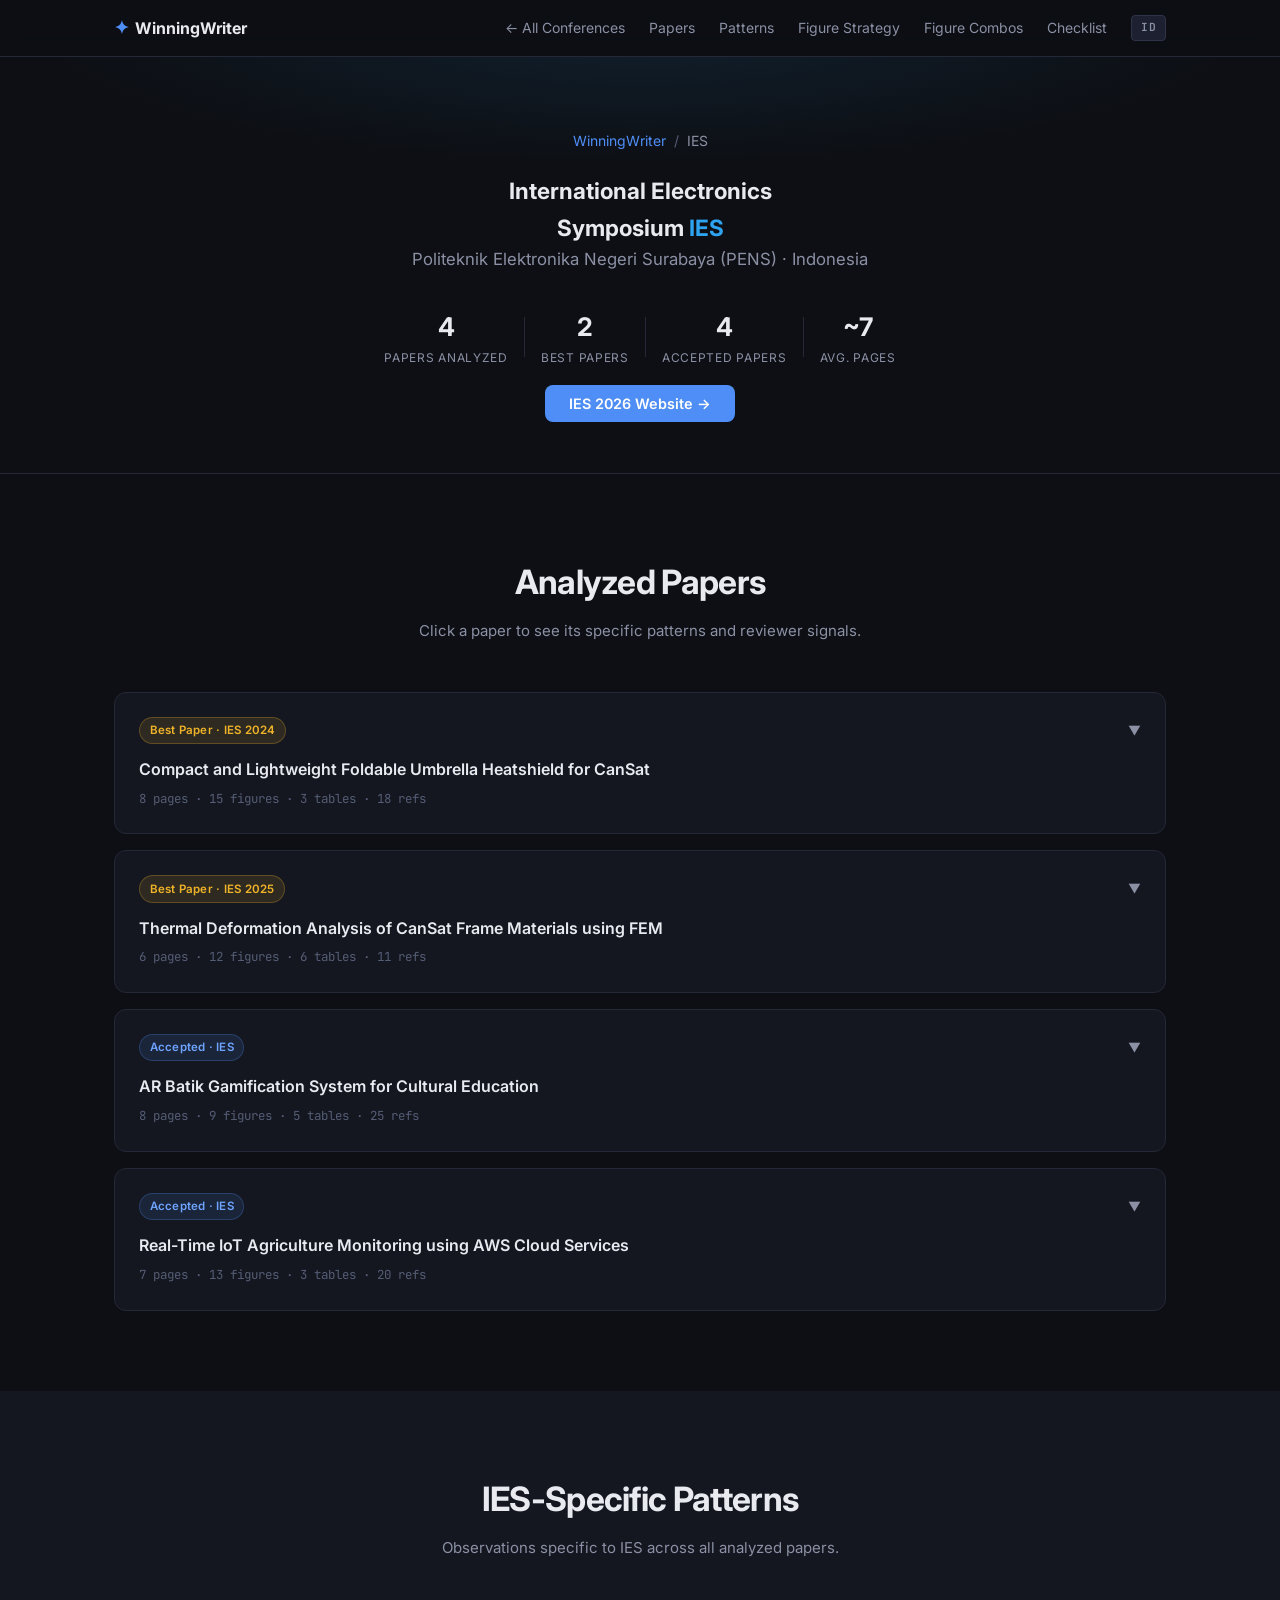
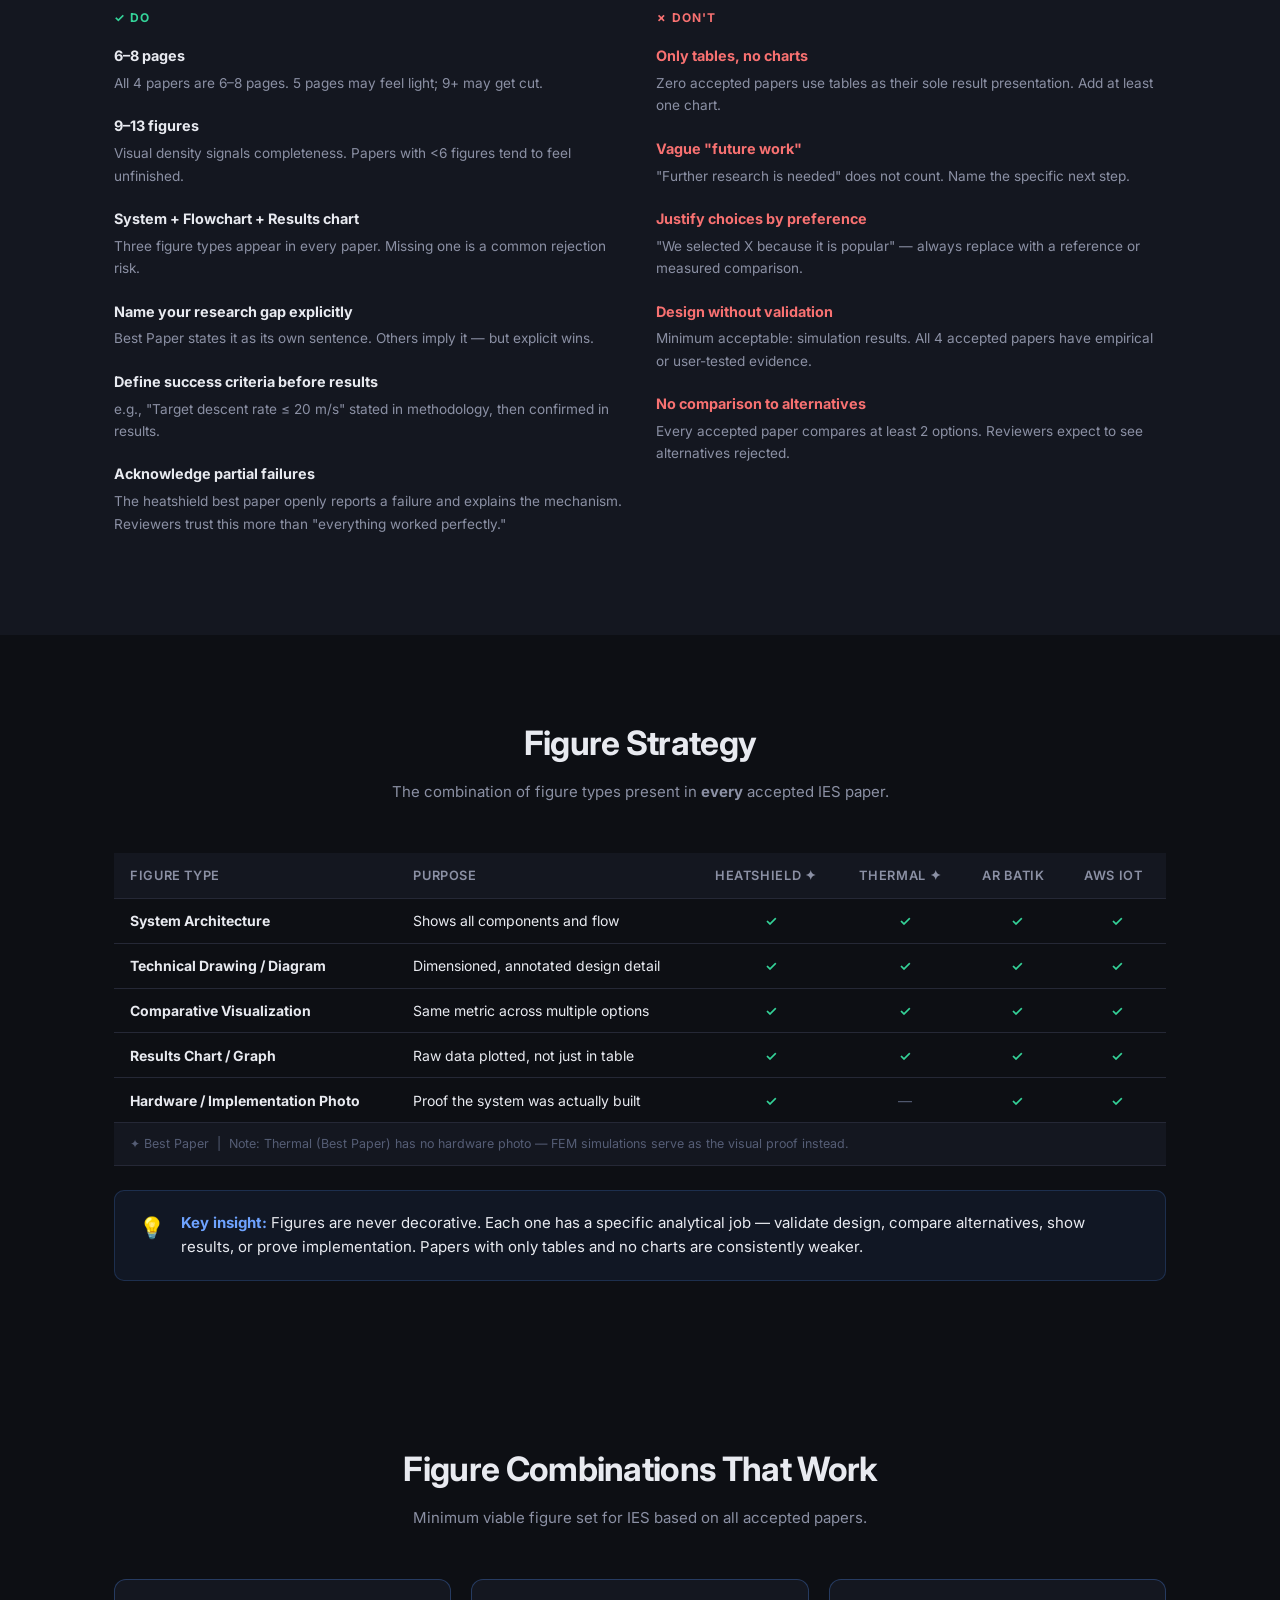
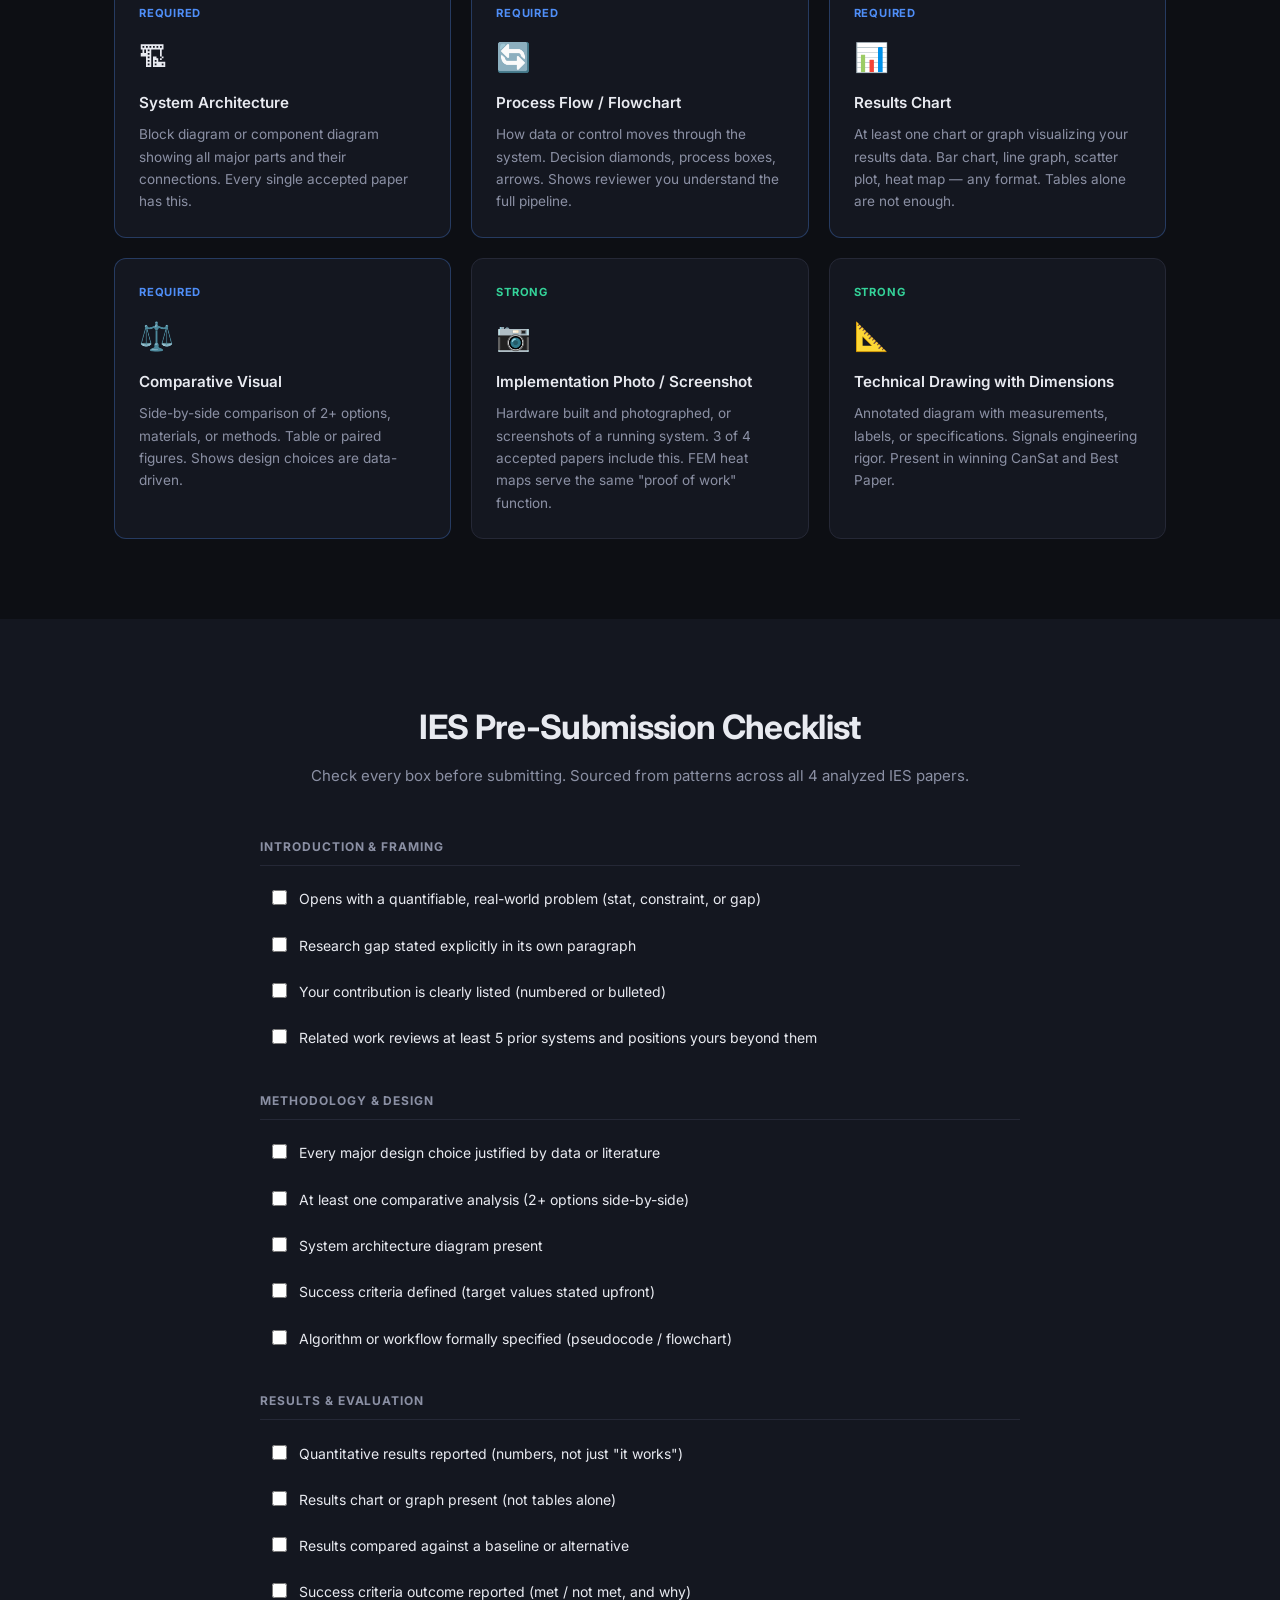
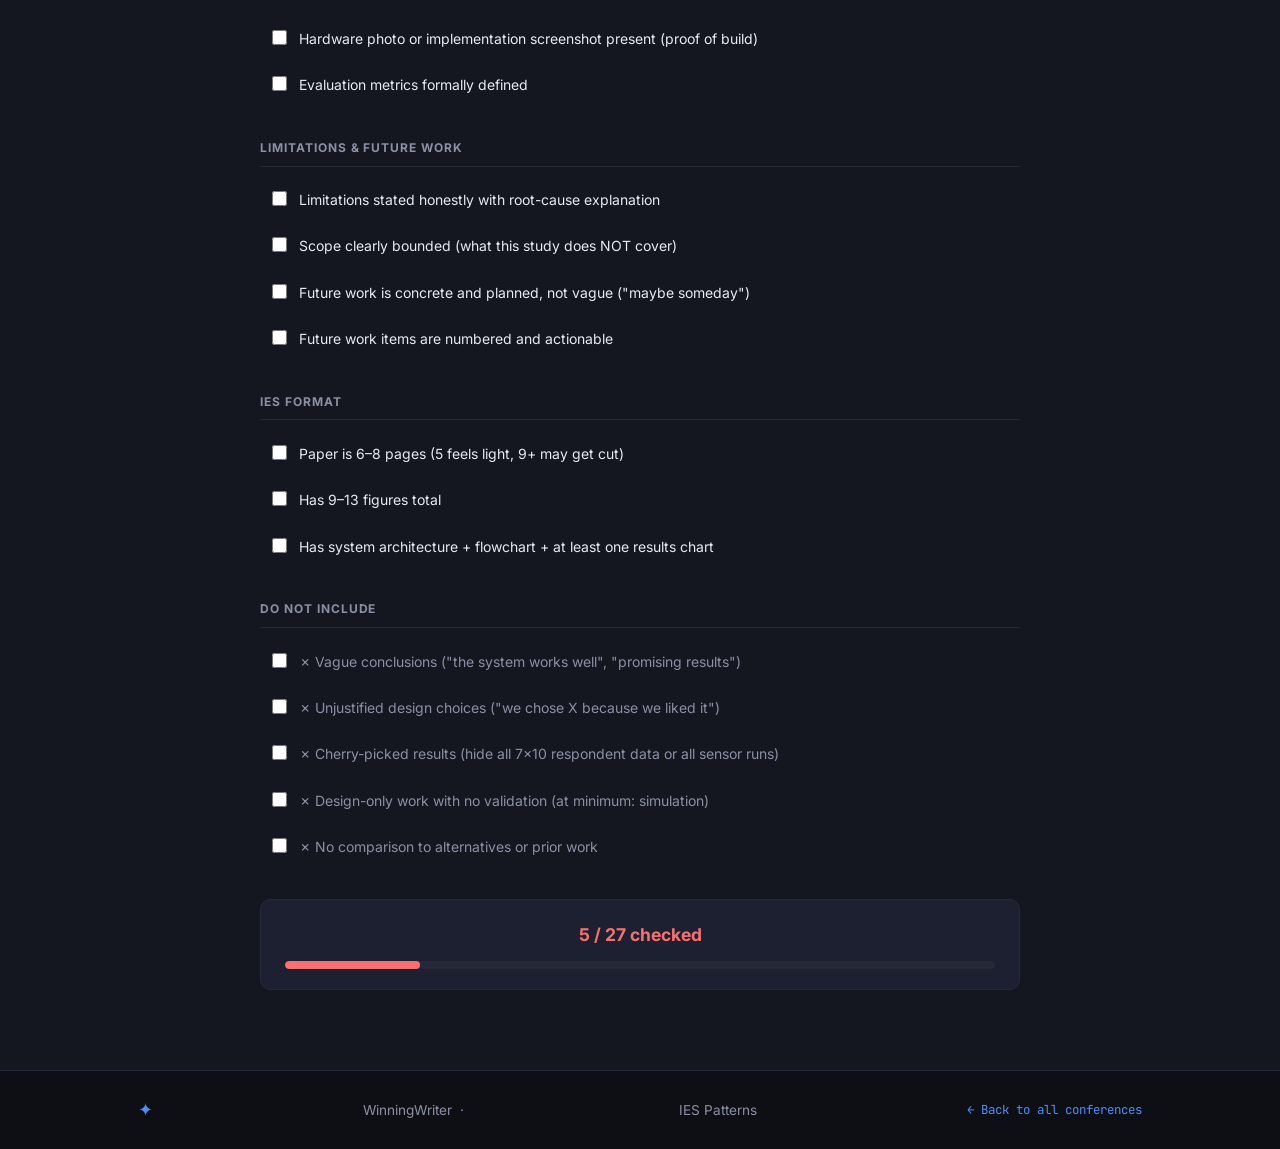
==== commit c2f8dc79: "Fix accepted papers count: 4 total (best+accepted combined)" ====
--- a/ies.html
+++ b/ies.html
@@ -42,7 +42,7 @@
       <div class="stat-div"></div>
       <div class="stat"><span class="stat-n">2</span><span class="stat-l" data-i18n="ies_hero.stat_best">Best Papers</span></div>
       <div class="stat-div"></div>
-      <div class="stat"><span class="stat-n">2</span><span class="stat-l" data-i18n="ies_hero.stat_accepted">Accepted Papers</span></div>
+      <div class="stat"><span class="stat-n">4</span><span class="stat-l" data-i18n="ies_hero.stat_accepted">Accepted Papers</span></div>
       <div class="stat-div"></div>
       <div class="stat"><span class="stat-n">~7</span><span class="stat-l" data-i18n="ies_hero.stat_avg_pages">Avg. Pages</span></div>
     </div>
